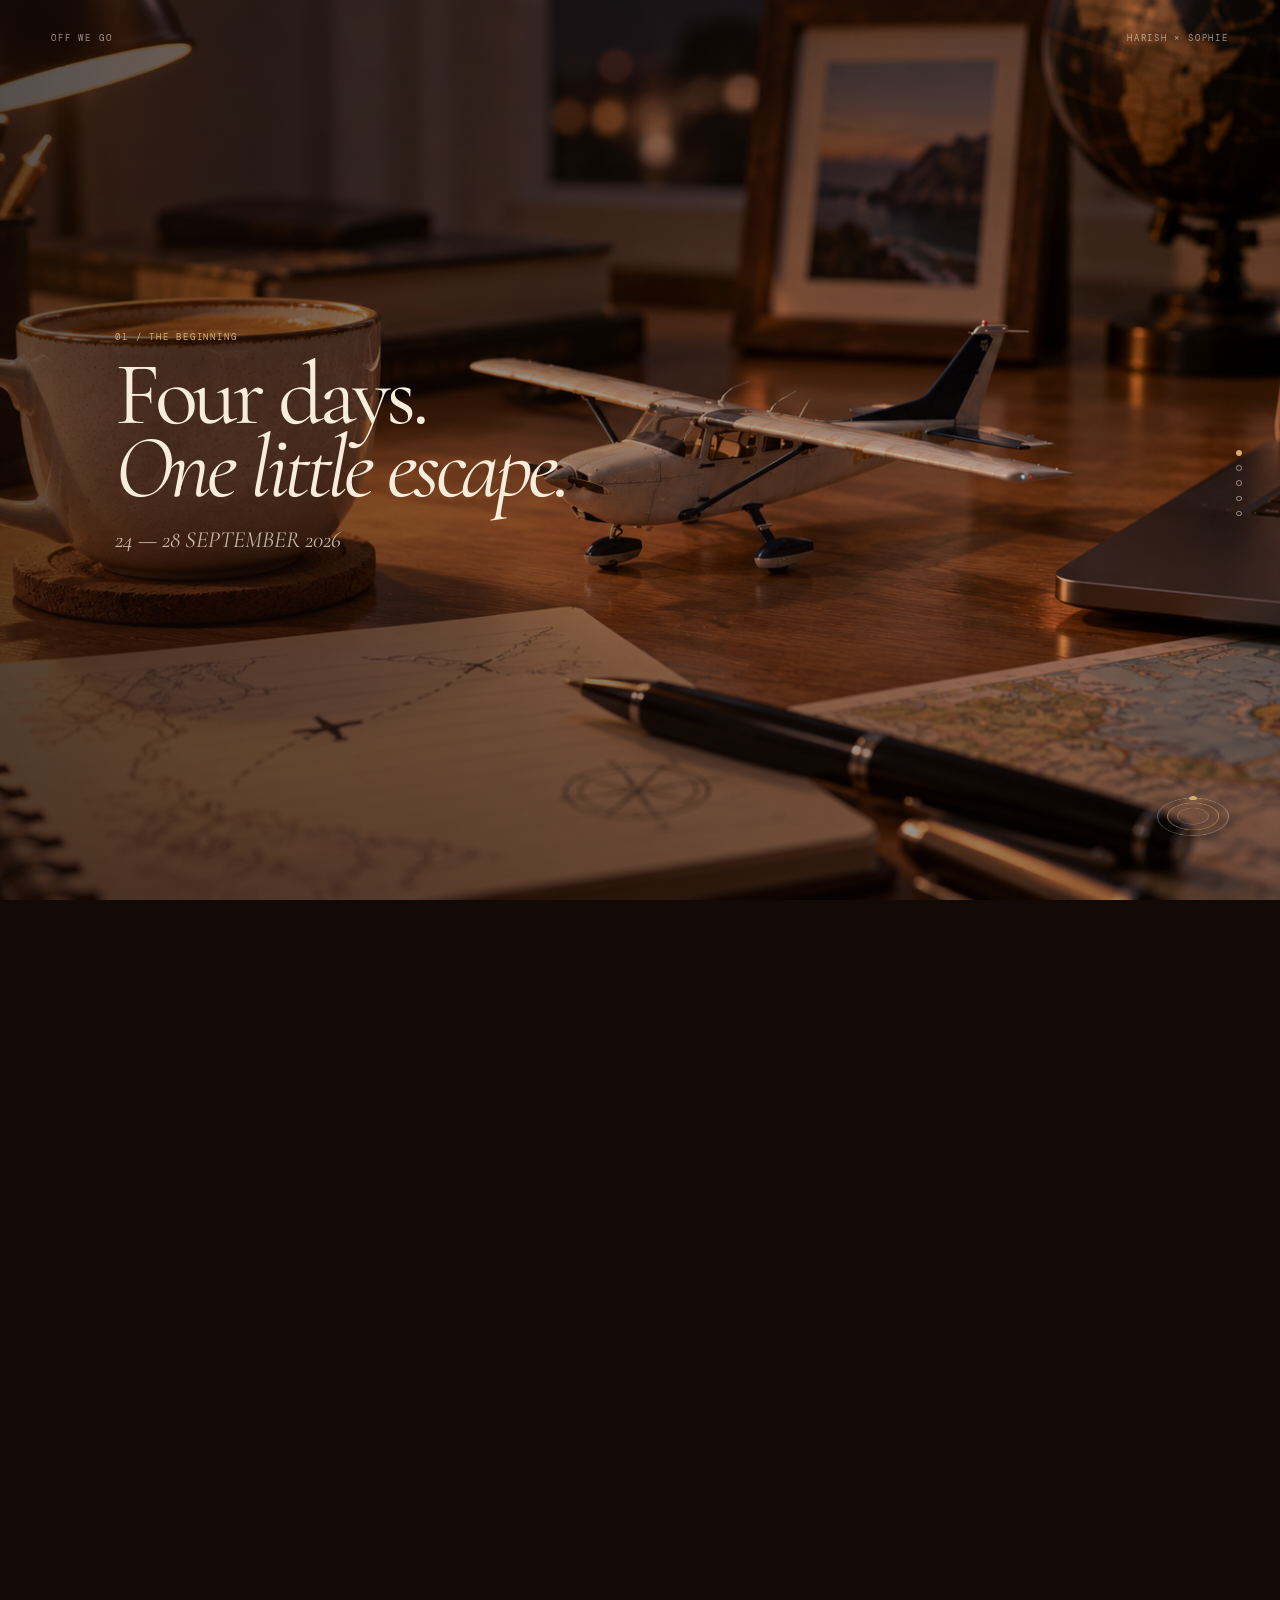
==== off-we-go/index.html @ 51b0b493 "Refresh cached styles for mobile unlock experience" ====
<!doctype html><html lang="en"><head><meta charset="utf-8"><meta name="viewport" content="width=device-width,initial-scale=1"><meta name="theme-color" content="#130906"><title>Off We Go</title><link rel="stylesheet" href="styles.css?v=unlock-journey-2"></head><body data-scene="0"><div class="world" aria-hidden="true"><div class="scene desk"></div><div class="scene flight"><img class="flight-photo" src="https://images.unsplash.com/photo-1436491865332-7a61a109cc05?auto=format&amp;fit=crop&amp;w=1600&amp;q=85" alt="" fetchpriority="high" decoding="async"></div><div class="scene bag"><img class="night-photo" src="Night%20walk.png" alt="" loading="eager" decoding="async"></div><div class="scene room"><img class="room-photo" src="../stays/stay-e1.jpg" alt="" decoding="async"></div><div class="scene lock"></div><div class="shade"></div></div><header><span>OFF WE GO</span><span>HARISH × SOPHIE</span></header><div class="travel-orbit" aria-hidden="true"><i></i><i></i><i></i><b></b></div><main>
<section class="chapter active"><div><small>01 / The beginning</small><h1>Four days.<br><em>One little escape.</em></h1><p>24 — 28 SEPTEMBER 2026</p></div></section>
<section class="chapter"><div><small>02 / Takeoff</small><h2>The plan<br><em>takes flight.</em></h2><p>A little closer to our escape.</p></div></section>
<section class="chapter"><div><small>04 / The important research</small><h2>Shopping bags.<br><em>Street food.</em></h2><p>Shopping bags in hand. The night is ours.</p></div></section>
<section class="chapter"><div><small>05 / The stay</small><h2>Then our little<br><em>hideaway appeared.</em></h2><p>Soft lights, warm water, nowhere else to be.</p></div></section>
<section class="chapter final"><div class="lock-content">
<div class="lock-stage"><div class="padlock" role="img" aria-label="Locked golden padlock"><div class="shackle"></div><div class="lock-body"><i class="face front"><span class="keyhole"></span></i><i class="face back"></i><i class="face left"></i><i class="face right"></i><i class="face top"></i><i class="face bottom"></i></div></div></div>
<small>06 / The last little thing</small><h2>Ready to<br><em>lock it in?</em></h2><p>The key is waiting. The destination stays secret.</p><button id="unlock">LOCK IT IN <b>→</b></button>
</div></section>
</main><dialog id="boarding-dialog" aria-label="Your boarding passes"><button id="close-pass" aria-label="Close boarding passes">CLOSE ×</button><img src="../picked/Boarding%20passes.png" alt="Boarding passes for Harish and Sophie, departing Singapore on 24 September 2026"></dialog><nav aria-hidden="true"><i></i><i></i><i></i><i></i><i></i></nav><script src="script.js?v=unlock-journey-2"></script></body></html>
---- off-we-go/styles.css ----
@import url('https://fonts.googleapis.com/css2?family=Cormorant+Garamond:ital,wght@0,400;0,500;1,400&family=DM+Mono:wght@400;500&display=swap');:root{--cream:#f8eddb;--gold:#d8ae70;--ink:#130906}*{box-sizing:border-box}html{background:var(--ink);scroll-snap-type:y mandatory}body{margin:0;background:var(--ink);color:var(--cream);font-family:"DM Mono",monospace}.world{position:fixed;inset:0;overflow:hidden;perspective:1200px;background:#170905}.scene{position:absolute;inset:-8%;opacity:0;background:center/cover no-repeat;transform:translateZ(-200px) rotateY(28deg) scale(1.25);transition:1s cubic-bezier(.2,.75,.2,1)}.desk{background-image:linear-gradient(90deg,#130906aa,#13090612),url("desktop%20desk%20scene.png");background-position:center;background-size:cover}.flight{background-image:linear-gradient(90deg,#130906bb,#13090620),url("https://images.unsplash.com/photo-1436491865332-7a61a109cc05?auto=format&fit=crop&w=2200&q=85")}.arrival{background-image:linear-gradient(90deg,#130906aa,#13090618),url("https://images.unsplash.com/photo-1563492065599-3520f775eeed?auto=format&fit=crop&w=2200&q=85")}.bag{background-image:linear-gradient(90deg,#1309069e,#13090620),url("https://images.unsplash.com/photo-1441986300917-64674bd600d8?auto=format&fit=crop&w=2200&q=85")}.store{background-image:linear-gradient(90deg,#1309069e,#13090620),url("https://images.unsplash.com/photo-1441986300917-64674bd600d8?auto=format&fit=crop&w=2200&q=85")}.street{background-image:linear-gradient(90deg,#130906a8,#13090620),url("https://images.unsplash.com/photo-1563492065599-3520f775eeed?auto=format&fit=crop&w=2200&q=85")}.room{background-image:linear-gradient(90deg,#130906a8,#13090612),url("../stays/stay-e1.jpg")}.lock{background-image:radial-gradient(circle at 70% 40%,#d8ae7044,transparent 12%),linear-gradient(90deg,#130906d9,#13090633),url("../stays/stay-e1.jpg");filter:brightness(.58)}body[data-scene="0"] .desk,body[data-scene="1"] .flight,body[data-scene="2"] .arrival,body[data-scene="3"] .bag,body[data-scene="4"] .room,body[data-scene="5"] .lock{opacity:1;transform:translateZ(0) rotateY(0) scale(1)}.shade{position:absolute;inset:0;background:radial-gradient(ellipse,transparent 28%,#090303aa 100%)}.plane{position:absolute;left:8%;top:58%;font-size:clamp(2rem,6vw,5rem);color:var(--gold);filter:drop-shadow(0 .7rem .5rem #0009);opacity:0;transition:1.5s ease}body[data-scene="0"] .plane{opacity:1;transform:translate(3rem,1rem) scale(.45) rotate(-12deg)}body[data-scene="1"] .plane{opacity:1;transform:translate(70vw,-42vh) scale(1.6) rotate(-22deg)}body[data-scene="2"] .plane{opacity:.65;transform:translate(82vw,16vh) scale(.45) rotate(16deg)}.bag-object{position:absolute;right:12%;top:54%;width:9rem;height:11rem;border:2px solid #f8eddb9c;border-radius:.45rem  .45rem 1rem 1rem;opacity:0;transform:translateZ(-500px) scale(.2);transition:1s ease}.bag-object:before{content:"";position:absolute;left:50%;top:-3rem;width:4.5rem;height:3rem;border:2px solid #f8eddb9c;border-bottom:0;border-radius:3rem 3rem 0 0;transform:translateX(-50%)}.bag-object i{display:block;position:absolute;inset:1rem;background:#d8ae7038}body[data-scene="3"] .bag-object{opacity:1;transform:translateZ(180px) scale(1.25)}header{position:fixed;z-index:4;top:2rem;left:4vw;right:4vw;display:flex;justify-content:space-between;font-size:.56rem;letter-spacing:.2em;color:#f8eddb99}.chapter{position:relative;z-index:2;min-height:100svh;display:grid;align-items:center;padding:clamp(2rem,9vw,10rem);scroll-snap-align:start;perspective:1200px}.chapter>div{max-width:41rem;opacity:0;transform:rotateY(-32deg) translate3d(5rem,1rem,-12rem);transition:.7s cubic-bezier(.2,.8,.2,1)}.chapter.active>div{opacity:1;transform:none}.chapter:nth-child(even)>div{margin-left:auto;text-align:right}.chapter small{color:var(--gold);letter-spacing:.2em;font-size:.56rem;text-transform:uppercase}.chapter h1,.chapter h2{margin:.8rem 0 0;font:400 clamp(3.6rem,7vw,7.5rem)/.82 "Cormorant Garamond",serif;letter-spacing:-.05em}.chapter h2{font-size:clamp(3.2rem,6vw,6.2rem)}em{font-weight:400}.chapter p{max-width:25rem;margin:1.3rem 0;color:#f8eddbbe;font:italic clamp(1.1rem,2vw,1.45rem)/1.3 "Cormorant Garamond",serif}.chapter:nth-child(even) p{margin-left:auto}nav{position:fixed;z-index:3;right:3vw;top:50%;display:grid;gap:.6rem}nav i{width:.35rem;height:.35rem;border:1px solid #f8eddb88;border-radius:50%}nav i.on{background:var(--gold);border-color:var(--gold)}button{margin-top:1.5rem;padding:1rem 1.4rem;border:1px solid #f8eddb9c;border-radius:99rem;background:#1c0c09aa;color:var(--cream);font:.6rem "DM Mono",monospace;letter-spacing:.14em;cursor:pointer}button:hover{background:var(--gold);color:#160705}.pass{margin-top:2rem}.pass img{display:block;width:min(960px,100%);height:auto;box-shadow:0 1.5rem 4rem #0009;border-radius:.25rem}.pass h2{font-size:clamp(2.8rem,5vw,5rem)}@media(max-width:720px){header{top:1.2rem}.chapter{padding:5rem 1.4rem 3rem;align-items:end}.chapter:nth-child(even)>div{text-align:left;margin-left:0}.chapter:nth-child(even) p{margin-left:0}.chapter h1{font-size:clamp(3.6rem,15vw,5.5rem)}.chapter h2{font-size:clamp(3rem,13vw,4.7rem)}.bag-object{right:8%;width:6rem;height:8rem}.plane{top:48%}}@media(prefers-reduced-motion:reduce){html{scroll-snap-type:none}.scene,.chapter>div,.plane,.bag-object{transition:none}}
/* Supplied dimensional desk scene: landscape for desktop, portrait for mobile. */
@media(max-width:720px){.desk{background-image:linear-gradient(180deg,#13090618 0%,#13090640 48%,#130906ae 100%),url("mobile%20desk%20scene.png");background-position:center 42%;background-size:cover}}

/* Camera-led scene handoffs: plane detail → sky → city → mall. */
.scene{transform-origin:72% 34%;will-change:transform,opacity,background-position}.flight{background-image:linear-gradient(90deg,#13090688,#13090608),url("https://images.unsplash.com/photo-1436491865332-7a61a109cc05?auto=format&fit=crop&w=2400&q=90");background-position:center 40%}.arrival{background-image:linear-gradient(90deg,#13090699,#13090616),url("https://images.unsplash.com/photo-1508009603885-50cf7c579365?auto=format&fit=crop&w=2400&q=90");background-position:center}.bag{background-image:linear-gradient(90deg,#1309069e,#13090618),url("https://images.unsplash.com/photo-1441986300917-64674bd600d8?auto=format&fit=crop&w=2400&q=90")}
/* Ch. 01 rests on the desk. Ch. 02 first pushes through the plane, then opens to sky. */
body[data-scene="0"] .desk{opacity:1;transform:translateZ(0) scale(1);background-position:center}body[data-scene="1"] .desk{opacity:.22;transform:translate3d(-6vw,3vh,-60px) scale(2.55);background-position:76% 30%}body[data-scene="1"] .flight{opacity:1;transform:translateZ(0) scale(1.06);background-position:center 40%}
/* Ch. 03 exits the sky into the city, before finding a building to enter. */
body[data-scene="2"] .flight{opacity:.18;transform:translate3d(0,-5vh,-90px) scale(1.65)}body[data-scene="2"] .arrival{opacity:1;transform:translateZ(0) scale(1);background-position:center}body[data-scene="3"] .arrival{opacity:.2;transform:translate3d(-8vw,1vh,-60px) scale(2.85);background-position:74% 43%}body[data-scene="3"] .bag{opacity:1;transform:translateZ(0) scale(1.03);background-position:center}
/* Shopping bag becomes the shared portal, then the store holds steady for reading. */
body[data-scene="3"] .bag-object{opacity:1;transform:translateZ(190px) scale(1.15)}body[data-scene="4"] .bag{opacity:.14;transform:translateZ(-70px) scale(1.35)}
@media(max-width:720px){body[data-scene="1"] .desk{transform:translate3d(-10vw,0,-60px) scale(2.25);background-position:70% 36%}body[data-scene="3"] .arrival{transform:translate3d(-12vw,0,-60px) scale(2.25);background-position:70% 42%}}

/* A shared orbit replaces the moving airplane mark: it advances chapter by chapter. */
.plane{display:none!important}.travel-orbit{position:fixed;z-index:5;right:clamp(1.2rem,4vw,4rem);bottom:clamp(1.2rem,4vw,3rem);width:4.5rem;height:4.5rem;pointer-events:none;transform:perspective(700px) rotateX(58deg) rotateZ(var(--orbit,0deg));transition:transform 1.05s cubic-bezier(.2,.8,.2,1)}.travel-orbit i{position:absolute;inset:0;border:1px solid rgba(248,237,219,.38);border-radius:50%;box-shadow:0 .4rem 1.2rem rgba(0,0,0,.28)}.travel-orbit i:nth-child(2){inset:.62rem;border-color:rgba(216,174,112,.66);transform:rotate(57deg)}.travel-orbit i:nth-child(3){inset:1.25rem;border-color:rgba(248,237,219,.22);transform:rotate(-32deg)}.travel-orbit b{position:absolute;top:-.17rem;left:50%;width:.48rem;height:.48rem;border-radius:50%;background:var(--gold);box-shadow:0 0 .8rem rgba(216,174,112,.9);transform:translateX(-50%)}body[data-scene="0"]{--orbit:0deg}body[data-scene="1"]{--orbit:60deg}body[data-scene="2"]{--orbit:120deg}body[data-scene="3"]{--orbit:180deg}body[data-scene="4"]{--orbit:240deg}body[data-scene="5"]{--orbit:300deg}@media(max-width:720px){.travel-orbit{right:.9rem;bottom:1.05rem;width:3.5rem;height:3.5rem}.travel-orbit i:nth-child(2){inset:.48rem}.travel-orbit i:nth-child(3){inset:.98rem}}@media(prefers-reduced-motion:reduce){.travel-orbit{transition:none}}

/* A single scroll clock controls the opening wing match and all scene fades. */
html{scroll-snap-type:none}
.world .scene{inset:0;transition:none!important;background-position:center!important;will-change:transform,opacity}
.world .flight{background-image:none!important;background-color:#93afc4}
.flight-photo{display:block;width:100%;height:100%;object-fit:cover;object-position:72% 50%}
.world .flight:after{content:"";position:absolute;inset:0;background:linear-gradient(90deg,rgba(13,21,30,.32),transparent 65%)}
.world .store,.world .street{display:none}
.chapter>div{transition:opacity .15s linear;backface-visibility:visible}
.chapter:nth-child(2)>div{margin-left:0;text-align:left}
.chapter:nth-child(2) p{margin-left:0}
.travel-orbit{transition:none}
.shade{background:linear-gradient(180deg,#09030322,transparent 45%,#09030344)}
@media(max-width:720px){.flight-photo{object-position:74% 50%}.chapter{padding-bottom:5rem}.world .desk{background-position:center!important}}
@media(prefers-reduced-motion:reduce){.chapter>div{transition:none}}

/* Supplied night walk replaces the store scene; the sky is the shared transition point. */
.world .bag{background-image:none!important;background-color:#111a2d}
.night-photo{display:block;width:100%;height:100%;object-fit:cover;object-position:center top}
.world .bag:after{content:"";position:absolute;inset:0;background:linear-gradient(180deg,#070c1815 30%,#09030388 100%)}
.bag-object{display:none!important}
.world .arrival{background-position:center top!important}
.chapter:nth-child(4)>div{text-shadow:0 2px 18px #000}

/* Five-scene journey: desk, takeoff, night walk, room, black lock screen. */
.world{background:#000}
.world .room{background:none!important}
.room-photo{display:block;width:100%;height:100%;object-fit:cover;object-position:center}
.world .room:after{content:"";position:absolute;inset:0;background:linear-gradient(90deg,#0006,transparent)}
.world .lock{background:#000!important;filter:none}
.chapter:nth-child(3)>div{margin-left:auto;text-align:right;text-shadow:0 2px 18px #000}
.chapter:nth-child(3) p{margin-left:auto}
.chapter:nth-child(4)>div{margin-left:0;text-align:left}
.chapter:nth-child(4) p{margin-left:0}
.final{align-items:center;text-align:center;overflow:hidden;min-height:100svh;padding:5rem 1.5rem}
.final .lock-content{width:100%;max-width:42rem;margin:auto;text-align:center;perspective:900px}
.final p{margin-left:auto;margin-right:auto}
.final h2{font-size:clamp(2.8rem,5.5vw,5rem);line-height:.95}
.lock-stage{height:190px;display:grid;place-items:center;margin:0 auto 1.5rem;perspective:900px}
.padlock{position:relative;width:122px;height:152px;transform-style:preserve-3d;transform:rotateX(-9deg) rotateY(-18deg);filter:drop-shadow(0 12px 24px #d8ae7025)}
.lock-body{position:absolute;bottom:0;left:0;width:122px;height:92px;transform-style:preserve-3d}
.face{position:absolute;display:block;background:#ad7534;backface-visibility:hidden}
.face.front,.face.back{width:122px;height:92px;border-radius:13px}
.face.front{transform:translateZ(15px);background:linear-gradient(125deg,#f9e5b0,#c49045 48%,#f5d993 75%,#a16e30);box-shadow:inset 0 0 0 2px #f4d995,inset 0 6px 10px #fff5}
.face.back{transform:rotateY(180deg) translateZ(15px)}
.face.left,.face.right{width:30px;height:80px;top:6px;background:linear-gradient(#d4a75a,#855323)}
.face.left{left:46px;transform:rotateY(-90deg) translateZ(61px)}
.face.right{left:46px;transform:rotateY(90deg) translateZ(61px)}
.face.top,.face.bottom{width:100px;height:30px;left:11px;top:31px;background:#d9b877}
.face.top{transform:rotateX(90deg) translateZ(46px)}
.face.bottom{transform:rotateX(-90deg) translateZ(46px);background:#70431e}
.keyhole{position:absolute;top:30px;left:52px;width:18px;height:18px;border-radius:50%;background:#211407;box-shadow:0 1px 1px #ffefbc}
.keyhole:after{content:"";position:absolute;top:12px;left:4px;width:10px;height:17px;background:#211407;clip-path:polygon(25% 0,75% 0,100% 100%,0 100%)}
.shackle{position:absolute;top:2px;left:23px;width:76px;height:90px;border:13px solid #dfc89a;border-bottom:0;border-radius:42px 42px 0 0;transform:translateZ(0);box-shadow:inset 3px 0 3px #684929,3px -2px 1px #ffefd0;transform-origin:80% 100%;transition:transform .55s cubic-bezier(.2,.7,.2,1)}
.unlocking .shackle{transform:translateY(-28px) rotateY(-45deg) rotateZ(-12deg)}
.unlocking .padlock{animation:enter-lock 1.45s cubic-bezier(.5,0,.2,1) forwards}
.unlocking .lock-content>small,.unlocking .lock-content>h2,.unlocking .lock-content>p,.unlocking #unlock{opacity:0;transition:opacity .3s}
@keyframes enter-lock{0%,38%{transform:rotateX(-9deg) rotateY(-18deg) scale(1);opacity:1}80%{opacity:1}100%{transform:rotateX(0) rotateY(0) scale(17);opacity:0}}
body.revealing{overflow:hidden}
body.revealing .travel-orbit,body.revealing header,body.revealing nav{visibility:hidden}
#boarding-dialog{position:fixed;inset:0;margin:0;border:0;padding:4.5rem 1rem 1.5rem;width:100vw;max-width:none;height:100dvh;max-height:none;background:#000;color:var(--cream);overflow:auto}
#boarding-dialog[open]{display:grid;place-items:center;animation:pass-enter .45s ease-out}
#boarding-dialog::backdrop{background:#000}
#boarding-dialog img{display:block;max-width:100%;max-height:calc(100dvh - 6rem);width:auto;height:auto;object-fit:contain}
#close-pass{position:absolute;top:max(1rem,env(safe-area-inset-top));right:max(1rem,env(safe-area-inset-right));margin:0;min-height:44px;z-index:1;background:#17120e}
button:focus-visible{outline:2px solid var(--gold);outline-offset:5px}
@keyframes pass-enter{from{opacity:0}to{opacity:1}}
@media(max-width:720px){.chapter:nth-child(3)>div{text-align:left;margin-left:0}.chapter:nth-child(3) p{margin-left:0}.lock-stage{height:165px;margin-bottom:1rem}.padlock{scale:.85}.final{padding-top:4.5rem;padding-bottom:4rem}.final p{font-size:1.15rem}}
@media(prefers-reduced-motion:reduce){.shackle{transition:none}.unlocking .padlock,#boarding-dialog[open]{animation:none}}

/* Keep camera transforms inside the stage and chapter text stable in both directions. */
html,body{overflow-x:clip}
.chapter>div{transform:none!important}
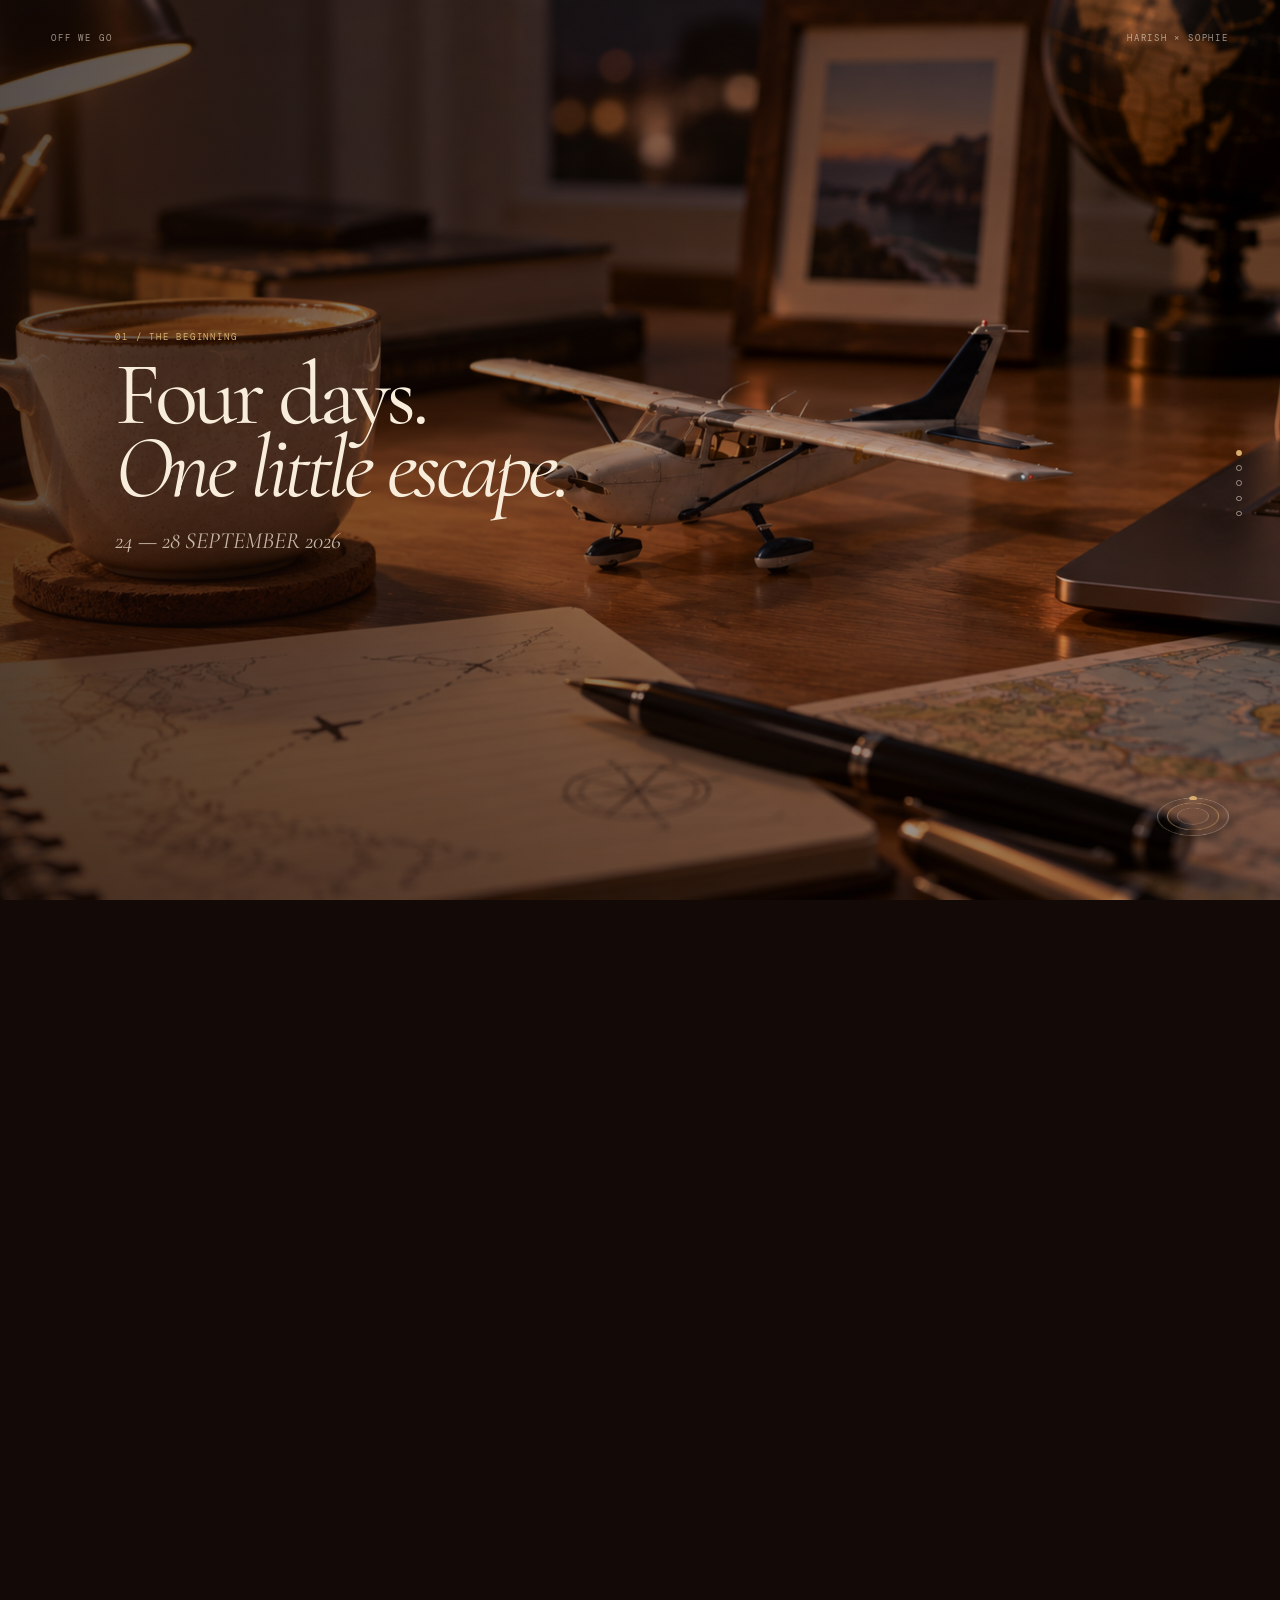
==== commit 917c2ef6: "Synchronize captions and camera, soften zooms and damp scroll motion" ====
--- a/off-we-go/index.html
+++ b/off-we-go/index.html
@@ -1,4 +1,4 @@
-<!doctype html><html lang="en"><head><meta charset="utf-8"><meta name="viewport" content="width=device-width,initial-scale=1"><meta name="theme-color" content="#130906"><title>Off We Go</title><link rel="stylesheet" href="styles.css?v=unlock-journey-2"></head><body data-scene="0"><div class="world" aria-hidden="true"><div class="scene desk"></div><div class="scene flight"><img class="flight-photo" src="https://images.unsplash.com/photo-1436491865332-7a61a109cc05?auto=format&amp;fit=crop&amp;w=1600&amp;q=85" alt="" fetchpriority="high" decoding="async"></div><div class="scene bag"><img class="night-photo" src="Night%20walk.png" alt="" loading="eager" decoding="async"></div><div class="scene room"><img class="room-photo" src="../stays/stay-e1.jpg" alt="" decoding="async"></div><div class="scene lock"></div><div class="shade"></div></div><header><span>OFF WE GO</span><span>HARISH × SOPHIE</span></header><div class="travel-orbit" aria-hidden="true"><i></i><i></i><i></i><b></b></div><main>
+<!doctype html><html lang="en"><head><meta charset="utf-8"><meta name="viewport" content="width=device-width,initial-scale=1"><meta name="theme-color" content="#130906"><title>Off We Go</title><link rel="stylesheet" href="styles.css?v=smooth-journey-3"></head><body data-scene="0"><div class="world" aria-hidden="true"><div class="scene desk"></div><div class="scene flight"><img class="flight-photo" src="https://images.unsplash.com/photo-1436491865332-7a61a109cc05?auto=format&amp;fit=crop&amp;w=1600&amp;q=85" alt="" fetchpriority="high" decoding="async"></div><div class="scene bag"><img class="night-photo" src="Night%20walk.png" alt="" loading="eager" decoding="async"></div><div class="scene room"><img class="room-photo" src="../stays/stay-e1.jpg" alt="" decoding="async"></div><div class="scene lock"></div><div class="shade"></div></div><header><span>OFF WE GO</span><span>HARISH × SOPHIE</span></header><div class="travel-orbit" aria-hidden="true"><i></i><i></i><i></i><b></b></div><main>
 <section class="chapter active"><div><small>01 / The beginning</small><h1>Four days.<br><em>One little escape.</em></h1><p>24 — 28 SEPTEMBER 2026</p></div></section>
 <section class="chapter"><div><small>02 / Takeoff</small><h2>The plan<br><em>takes flight.</em></h2><p>A little closer to our escape.</p></div></section>
 <section class="chapter"><div><small>04 / The important research</small><h2>Shopping bags.<br><em>Street food.</em></h2><p>Shopping bags in hand. The night is ours.</p></div></section>
@@ -7,4 +7,4 @@
 <div class="lock-stage"><div class="padlock" role="img" aria-label="Locked golden padlock"><div class="shackle"></div><div class="lock-body"><i class="face front"><span class="keyhole"></span></i><i class="face back"></i><i class="face left"></i><i class="face right"></i><i class="face top"></i><i class="face bottom"></i></div></div></div>
 <small>06 / The last little thing</small><h2>Ready to<br><em>lock it in?</em></h2><p>The key is waiting. The destination stays secret.</p><button id="unlock">LOCK IT IN <b>→</b></button>
 </div></section>
-</main><dialog id="boarding-dialog" aria-label="Your boarding passes"><button id="close-pass" aria-label="Close boarding passes">CLOSE ×</button><img src="../picked/Boarding%20passes.png" alt="Boarding passes for Harish and Sophie, departing Singapore on 24 September 2026"></dialog><nav aria-hidden="true"><i></i><i></i><i></i><i></i><i></i></nav><script src="script.js?v=unlock-journey-2"></script></body></html>+</main><dialog id="boarding-dialog" aria-label="Your boarding passes"><button id="close-pass" aria-label="Close boarding passes">CLOSE ×</button><img src="../picked/Boarding%20passes.png" alt="Boarding passes for Harish and Sophie, departing Singapore on 24 September 2026"></dialog><nav aria-hidden="true"><i></i><i></i><i></i><i></i><i></i></nav><script src="script.js?v=smooth-journey-3"></script></body></html>
--- a/off-we-go/styles.css
+++ b/off-we-go/styles.css
@@ -84,6 +84,11 @@
 @media(max-width:720px){.chapter:nth-child(3)>div{text-align:left;margin-left:0}.chapter:nth-child(3) p{margin-left:0}.lock-stage{height:165px;margin-bottom:1rem}.padlock{scale:.85}.final{padding-top:4.5rem;padding-bottom:4rem}.final p{font-size:1.15rem}}
 @media(prefers-reduced-motion:reduce){.shackle{transition:none}.unlocking .padlock,#boarding-dialog[open]{animation:none}}
 
-/* Keep camera transforms inside the stage and chapter text stable in both directions. */
+/* One viewport-aligned caption layer, synchronized with the camera instead of drifting past it. */
 html,body{overflow-x:clip}
-.chapter>div{transform:none!important}
+.chapter{perspective:none}
+.chapter>div{position:fixed;top:50%;left:9vw;right:9vw;width:auto;max-width:41rem;max-height:calc(100svh - 9rem);transform:translateY(-50%)!important;transition:none!important}
+.chapter:nth-child(3)>div{left:auto;max-width:41rem}
+.final .lock-content{left:1.5rem;right:1.5rem;width:auto;margin:auto;max-width:42rem;max-height:calc(100svh - 7rem);overflow:visible}
+@media(max-width:720px){.chapter>div{top:auto;bottom:5.5rem;left:1.5rem;right:2rem;transform:none!important;max-height:calc(100svh - 9rem)}.chapter:nth-child(3)>div{left:1.5rem}.final .lock-content{top:50%;bottom:auto;transform:translateY(-50%)!important}.lock-stage{height:145px}.final p{margin-top:1rem;margin-bottom:.5rem}}
+@media(max-height:650px){.final .lock-content{max-height:calc(100svh - 6rem)}.lock-stage{height:105px;margin-bottom:.5rem}.padlock{scale:.65}.final h2{font-size:2.6rem}.final p{font-size:1rem;margin:.7rem auto}.final button{margin-top:.5rem}}
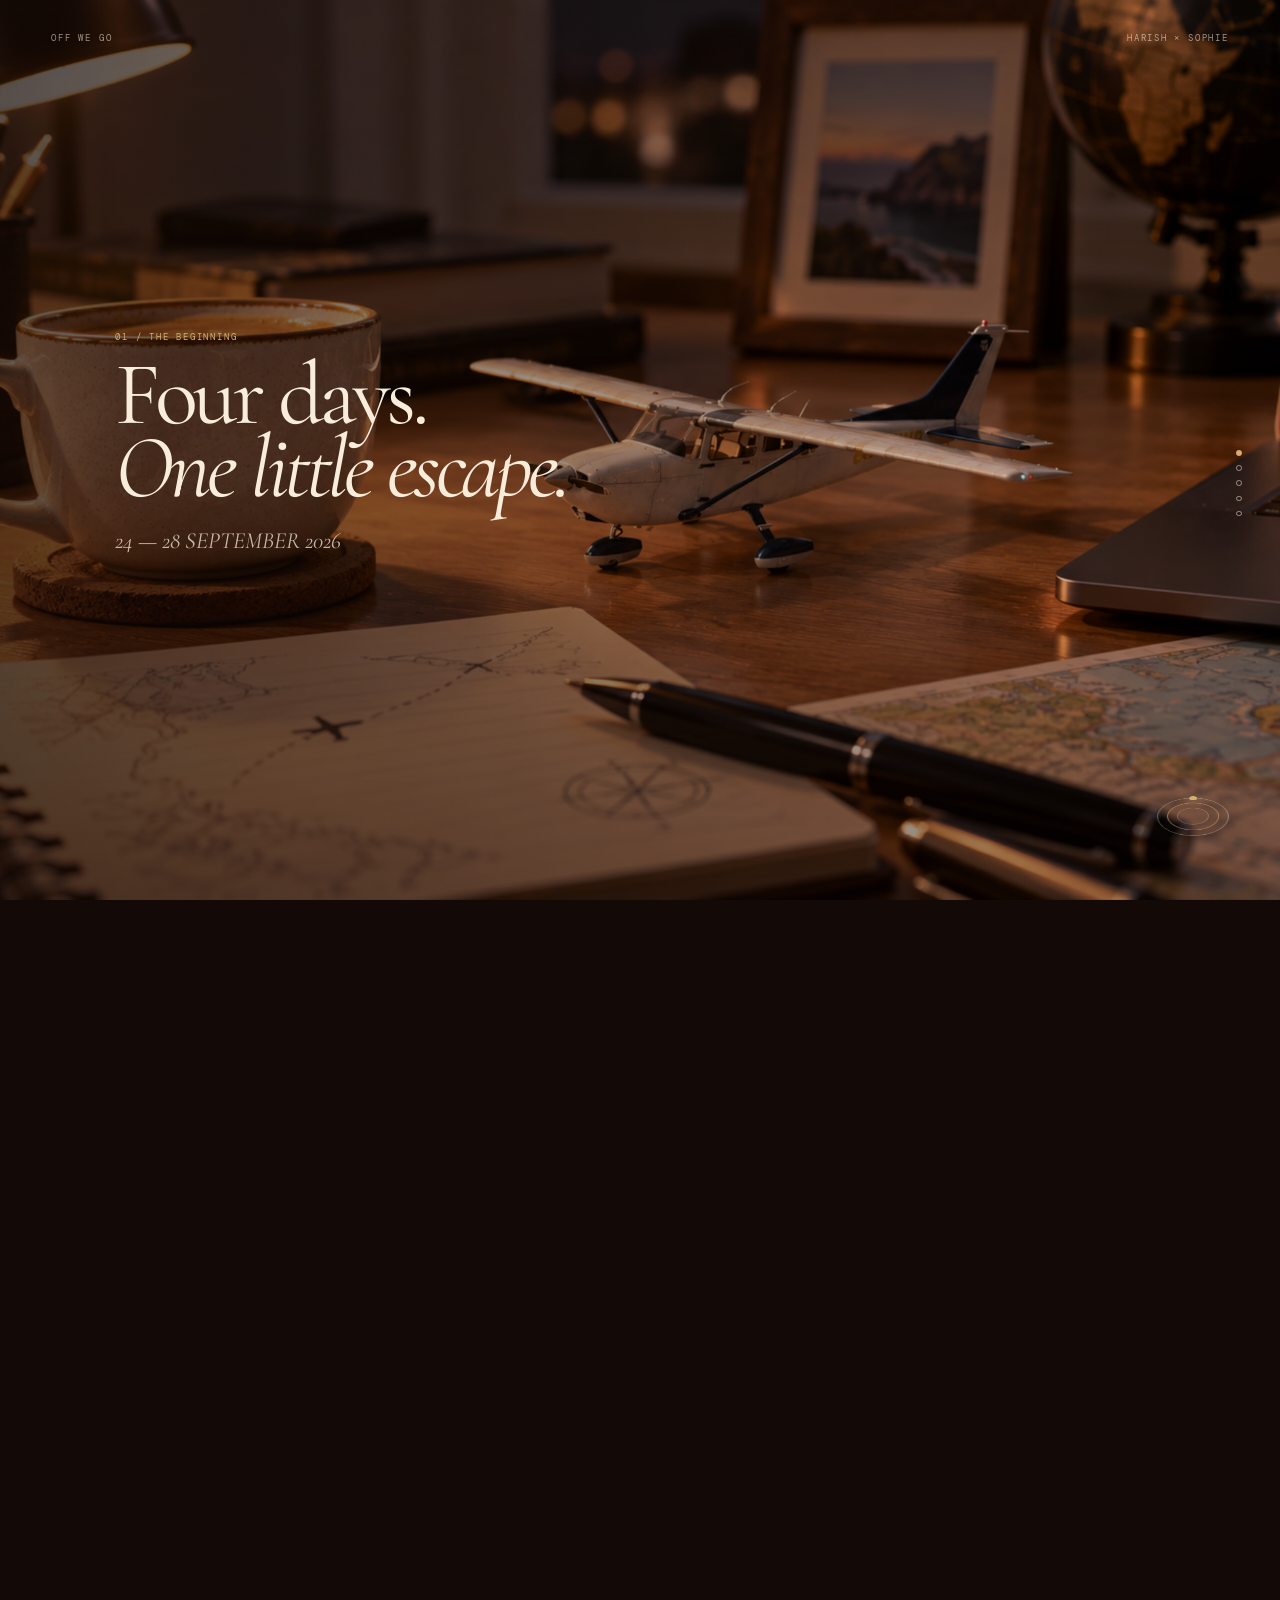
==== commit d33cb4e7: "Use supplied desktop and mobile boarding-pass images responsively" ====
--- a/off-we-go/index.html
+++ b/off-we-go/index.html
@@ -7,4 +7,4 @@
 <div class="lock-stage"><div class="padlock" role="img" aria-label="Locked golden padlock"><div class="shackle"></div><div class="lock-body"><i class="face front"><span class="keyhole"></span></i><i class="face back"></i><i class="face left"></i><i class="face right"></i><i class="face top"></i><i class="face bottom"></i></div></div></div>
 <small>06 / The last little thing</small><h2>Ready to<br><em>lock it in?</em></h2><p>The key is waiting. The destination stays secret.</p><button id="unlock">LOCK IT IN <b>→</b></button>
 </div></section>
-</main><dialog id="boarding-dialog" aria-label="Your boarding passes"><button id="close-pass" aria-label="Close boarding passes">CLOSE ×</button><img src="../picked/Boarding%20passes.png" alt="Boarding passes for Harish and Sophie, departing Singapore on 24 September 2026"></dialog><nav aria-hidden="true"><i></i><i></i><i></i><i></i><i></i></nav><script src="script.js?v=smooth-journey-3"></script></body></html>+</main><dialog id="boarding-dialog" aria-label="Your boarding passes"><button id="close-pass" aria-label="Close boarding passes">CLOSE ×</button><picture style="display:contents"><source media="(max-width: 720px)" srcset="Boarding%20pass.png"><img src="Boarding%20pass%20desktop.png" alt="Boarding passes for Harish and Sophie, departing Singapore on 24 September 2026" decoding="async"></picture></dialog><nav aria-hidden="true"><i></i><i></i><i></i><i></i><i></i></nav><script src="script.js?v=smooth-journey-3"></script></body></html>
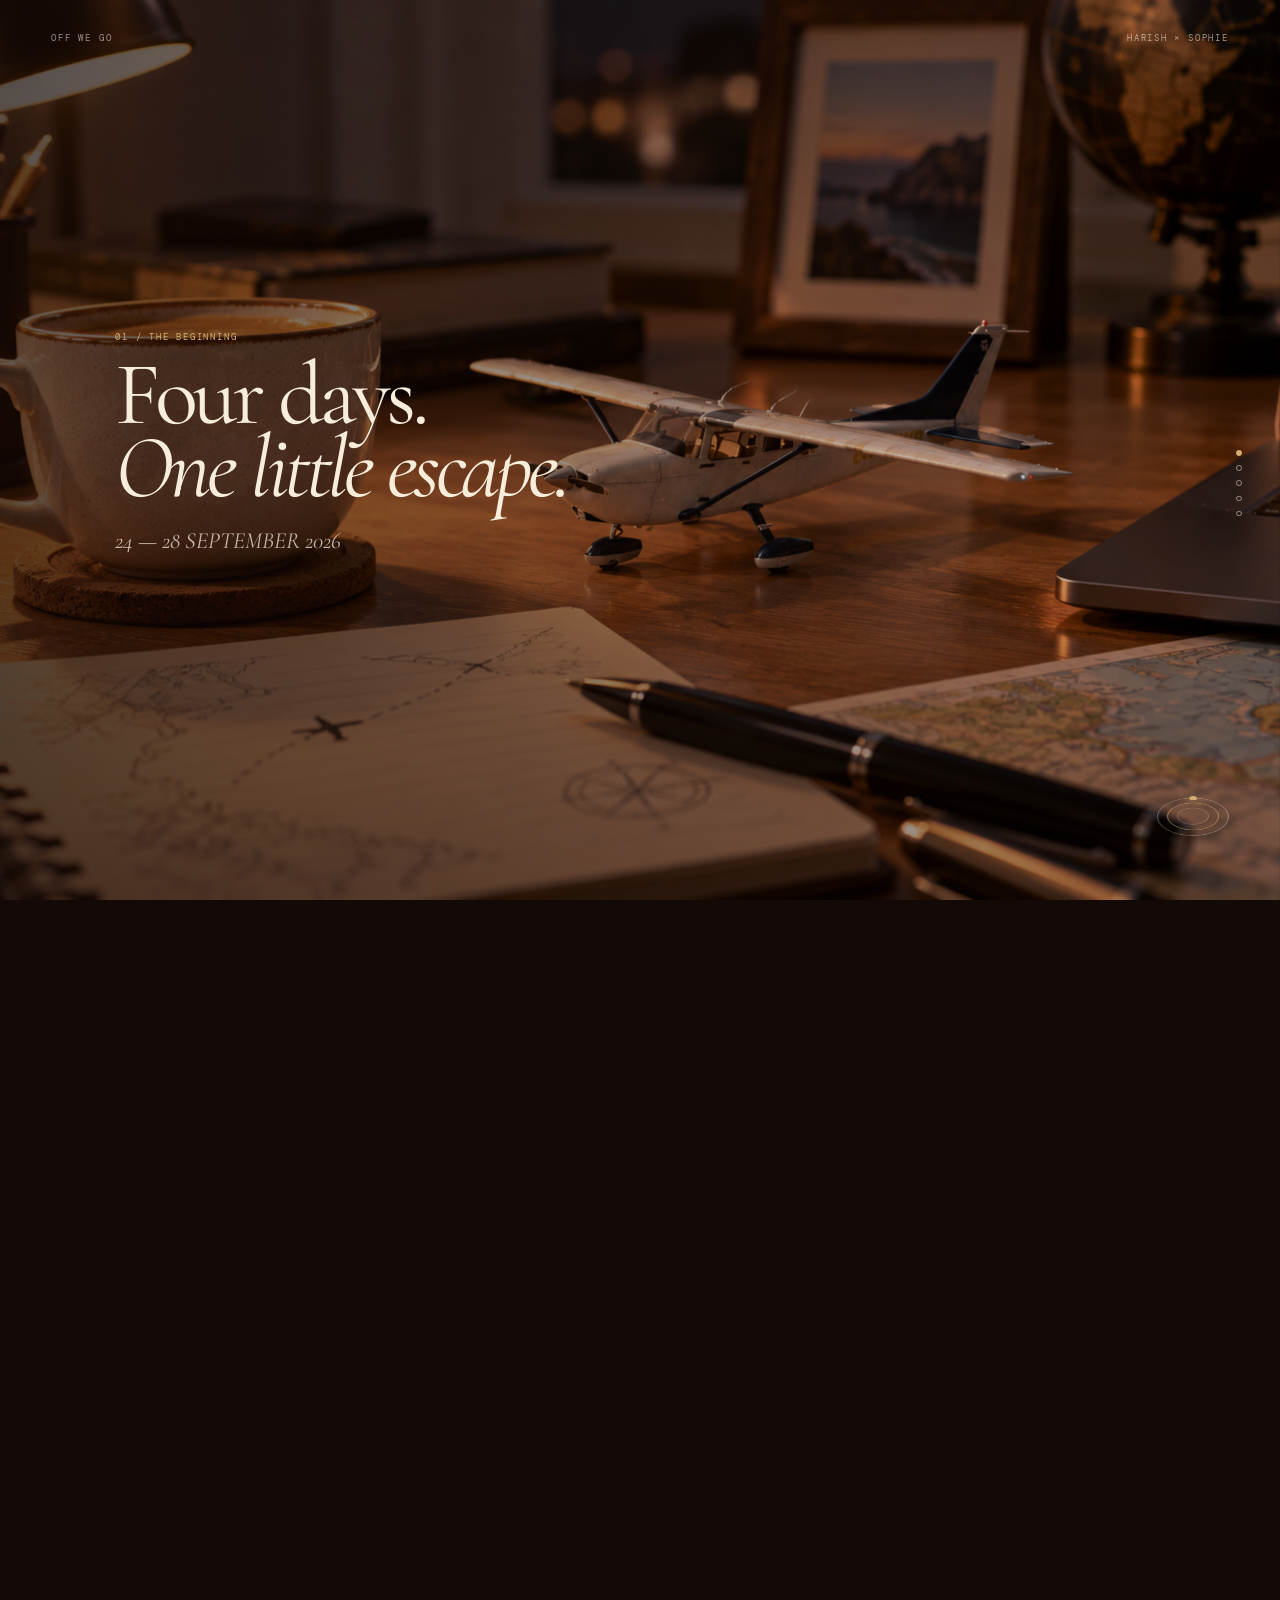
==== commit 307800e7: "Add birthday and 21:45 Singapore departure countdowns to boarding reveal" ====
--- a/off-we-go/index.html
+++ b/off-we-go/index.html
@@ -1,4 +1,4 @@
-<!doctype html><html lang="en"><head><meta charset="utf-8"><meta name="viewport" content="width=device-width,initial-scale=1"><meta name="theme-color" content="#130906"><title>Off We Go</title><link rel="stylesheet" href="styles.css?v=smooth-journey-3"></head><body data-scene="0"><div class="world" aria-hidden="true"><div class="scene desk"></div><div class="scene flight"><img class="flight-photo" src="https://images.unsplash.com/photo-1436491865332-7a61a109cc05?auto=format&amp;fit=crop&amp;w=1600&amp;q=85" alt="" fetchpriority="high" decoding="async"></div><div class="scene bag"><img class="night-photo" src="Night%20walk.png" alt="" loading="eager" decoding="async"></div><div class="scene room"><img class="room-photo" src="../stays/stay-e1.jpg" alt="" decoding="async"></div><div class="scene lock"></div><div class="shade"></div></div><header><span>OFF WE GO</span><span>HARISH × SOPHIE</span></header><div class="travel-orbit" aria-hidden="true"><i></i><i></i><i></i><b></b></div><main>
+<!doctype html><html lang="en"><head><meta charset="utf-8"><meta name="viewport" content="width=device-width,initial-scale=1"><meta name="theme-color" content="#130906"><title>Off We Go</title><link rel="stylesheet" href="styles.css?v=two-countdowns-1"></head><body data-scene="0"><div class="world" aria-hidden="true"><div class="scene desk"></div><div class="scene flight"><img class="flight-photo" src="https://images.unsplash.com/photo-1436491865332-7a61a109cc05?auto=format&amp;fit=crop&amp;w=1600&amp;q=85" alt="" fetchpriority="high" decoding="async"></div><div class="scene bag"><img class="night-photo" src="Night%20walk.png" alt="" loading="eager" decoding="async"></div><div class="scene room"><img class="room-photo" src="../stays/stay-e1.jpg" alt="" decoding="async"></div><div class="scene lock"></div><div class="shade"></div></div><header><span>OFF WE GO</span><span>HARISH × SOPHIE</span></header><div class="travel-orbit" aria-hidden="true"><i></i><i></i><i></i><b></b></div><main>
 <section class="chapter active"><div><small>01 / The beginning</small><h1>Four days.<br><em>One little escape.</em></h1><p>24 — 28 SEPTEMBER 2026</p></div></section>
 <section class="chapter"><div><small>02 / Takeoff</small><h2>The plan<br><em>takes flight.</em></h2><p>A little closer to our escape.</p></div></section>
 <section class="chapter"><div><small>04 / The important research</small><h2>Shopping bags.<br><em>Street food.</em></h2><p>Shopping bags in hand. The night is ours.</p></div></section>
@@ -7,4 +7,4 @@
 <div class="lock-stage"><div class="padlock" role="img" aria-label="Locked golden padlock"><div class="shackle"></div><div class="lock-body"><i class="face front"><span class="keyhole"></span></i><i class="face back"></i><i class="face left"></i><i class="face right"></i><i class="face top"></i><i class="face bottom"></i></div></div></div>
 <small>06 / The last little thing</small><h2>Ready to<br><em>lock it in?</em></h2><p>The key is waiting. The destination stays secret.</p><button id="unlock">LOCK IT IN <b>→</b></button>
 </div></section>
-</main><dialog id="boarding-dialog" aria-label="Your boarding passes"><button id="close-pass" aria-label="Close boarding passes">CLOSE ×</button><picture style="display:contents"><source media="(max-width: 720px)" srcset="Boarding%20pass.png"><img src="Boarding%20pass%20desktop.png" alt="Boarding passes for Harish and Sophie, departing Singapore on 24 September 2026" decoding="async"></picture></dialog><nav aria-hidden="true"><i></i><i></i><i></i><i></i><i></i></nav><script src="script.js?v=smooth-journey-3"></script></body></html>+</main><dialog id="boarding-dialog" aria-label="Your boarding passes"><button id="close-pass" aria-label="Close boarding passes">CLOSE ×</button><picture style="display:contents"><source media="(max-width: 720px)" srcset="Boarding%20pass.png"><img src="Boarding%20pass%20desktop.png" alt="Boarding passes for Harish and Sophie, departing Singapore on 24 September 2026" decoding="async"></picture><div class="boarding-countdowns" aria-label="Two dates worth counting down to"><section class="countdown-card" data-target="2026-09-24T21:45:00+08:00" data-finished="Our escape starts now. ✈️😘" aria-labelledby="trip-title"><h2 id="trip-title">Until we misbehave ✈️</h2><time datetime="2026-09-24T21:45:00+08:00">24 Sep 2026 · 9:45 PM SGT</time><div class="countdown-digits" role="timer" aria-live="off" aria-label="Until we misbehave ✈️"><span><b data-unit="days">00</b><small>Days</small></span><span><b data-unit="hours">00</b><small>Hours</small></span><span><b data-unit="minutes">00</b><small>Minutes</small></span><span><b data-unit="seconds">00</b><small>Seconds</small></span></div><p class="countdown-finished" hidden></p></section><section class="countdown-card" data-target="2026-09-25T00:00:00+08:00" data-finished="Happy birthday, gorgeous! 🎂😘" aria-labelledby="birthday-title"><h2 id="birthday-title">Until your birthday, gorgeous 🎂😘</h2><time datetime="2026-09-25T00:00:00+08:00">25 Sep 2026 · Midnight SGT</time><div class="countdown-digits" role="timer" aria-live="off" aria-label="Until your birthday, gorgeous 🎂😘"><span><b data-unit="days">00</b><small>Days</small></span><span><b data-unit="hours">00</b><small>Hours</small></span><span><b data-unit="minutes">00</b><small>Minutes</small></span><span><b data-unit="seconds">00</b><small>Seconds</small></span></div><p class="countdown-finished" hidden></p></section></div></dialog><nav aria-hidden="true"><i></i><i></i><i></i><i></i><i></i></nav><script src="script.js?v=two-countdowns-1"></script></body></html>
--- a/off-we-go/styles.css
+++ b/off-we-go/styles.css
@@ -92,3 +92,17 @@
 .final .lock-content{left:1.5rem;right:1.5rem;width:auto;margin:auto;max-width:42rem;max-height:calc(100svh - 7rem);overflow:visible}
 @media(max-width:720px){.chapter>div{top:auto;bottom:5.5rem;left:1.5rem;right:2rem;transform:none!important;max-height:calc(100svh - 9rem)}.chapter:nth-child(3)>div{left:1.5rem}.final .lock-content{top:50%;bottom:auto;transform:translateY(-50%)!important}.lock-stage{height:145px}.final p{margin-top:1rem;margin-bottom:.5rem}}
 @media(max-height:650px){.final .lock-content{max-height:calc(100svh - 6rem)}.lock-stage{height:105px;margin-bottom:.5rem}.padlock{scale:.65}.final h2{font-size:2.6rem}.final p{font-size:1rem;margin:.7rem auto}.final button{margin-top:.5rem}}
+
+/* Boarding reveal: complete artwork followed by two Singapore-time countdowns. */
+#boarding-dialog[open]{display:flex;flex-direction:column;align-items:center;justify-content:flex-start;gap:1.5rem}
+#boarding-dialog img{flex:none;max-height:60dvh;max-width:min(100%,1100px)}
+.boarding-countdowns{width:min(100%,860px);display:grid;grid-template-columns:repeat(2,minmax(0,1fr));gap:1rem;padding-bottom:env(safe-area-inset-bottom)}
+.countdown-card{text-align:center;border:1px solid #d8ae7066;border-radius:16px;padding:1.1rem;background:linear-gradient(135deg,#241910,#0d0b09)}
+.countdown-card h2{font:italic 400 clamp(1.3rem,2.3vw,1.8rem)/1.15 "Cormorant Garamond",serif;margin:0 0 .6rem;color:var(--cream)}
+.countdown-card time{font-size:.62rem;color:#d8ae70;line-height:1.6}
+.countdown-digits{display:grid;grid-template-columns:repeat(4,minmax(0,1fr));gap:.4rem;margin-top:1rem}
+.countdown-digits span{display:grid;gap:.35rem}
+.countdown-digits b{font:400 clamp(1.45rem,3vw,2rem)/1.1 "DM Mono",monospace;font-variant-numeric:tabular-nums;letter-spacing:.02em}
+.countdown-digits small{font-size:.55rem;letter-spacing:.08em;text-transform:uppercase;color:#cbbb9f}
+.countdown-finished{font:italic 1.25rem "Cormorant Garamond",serif;color:var(--gold);margin:.8rem 0 0}
+@media(max-width:720px){.boarding-countdowns{grid-template-columns:1fr;gap:.8rem}.countdown-card{padding:1rem}.countdown-card h2{font-size:1.55rem}#boarding-dialog img{max-height:65dvh}#boarding-dialog[open]{gap:1rem}}
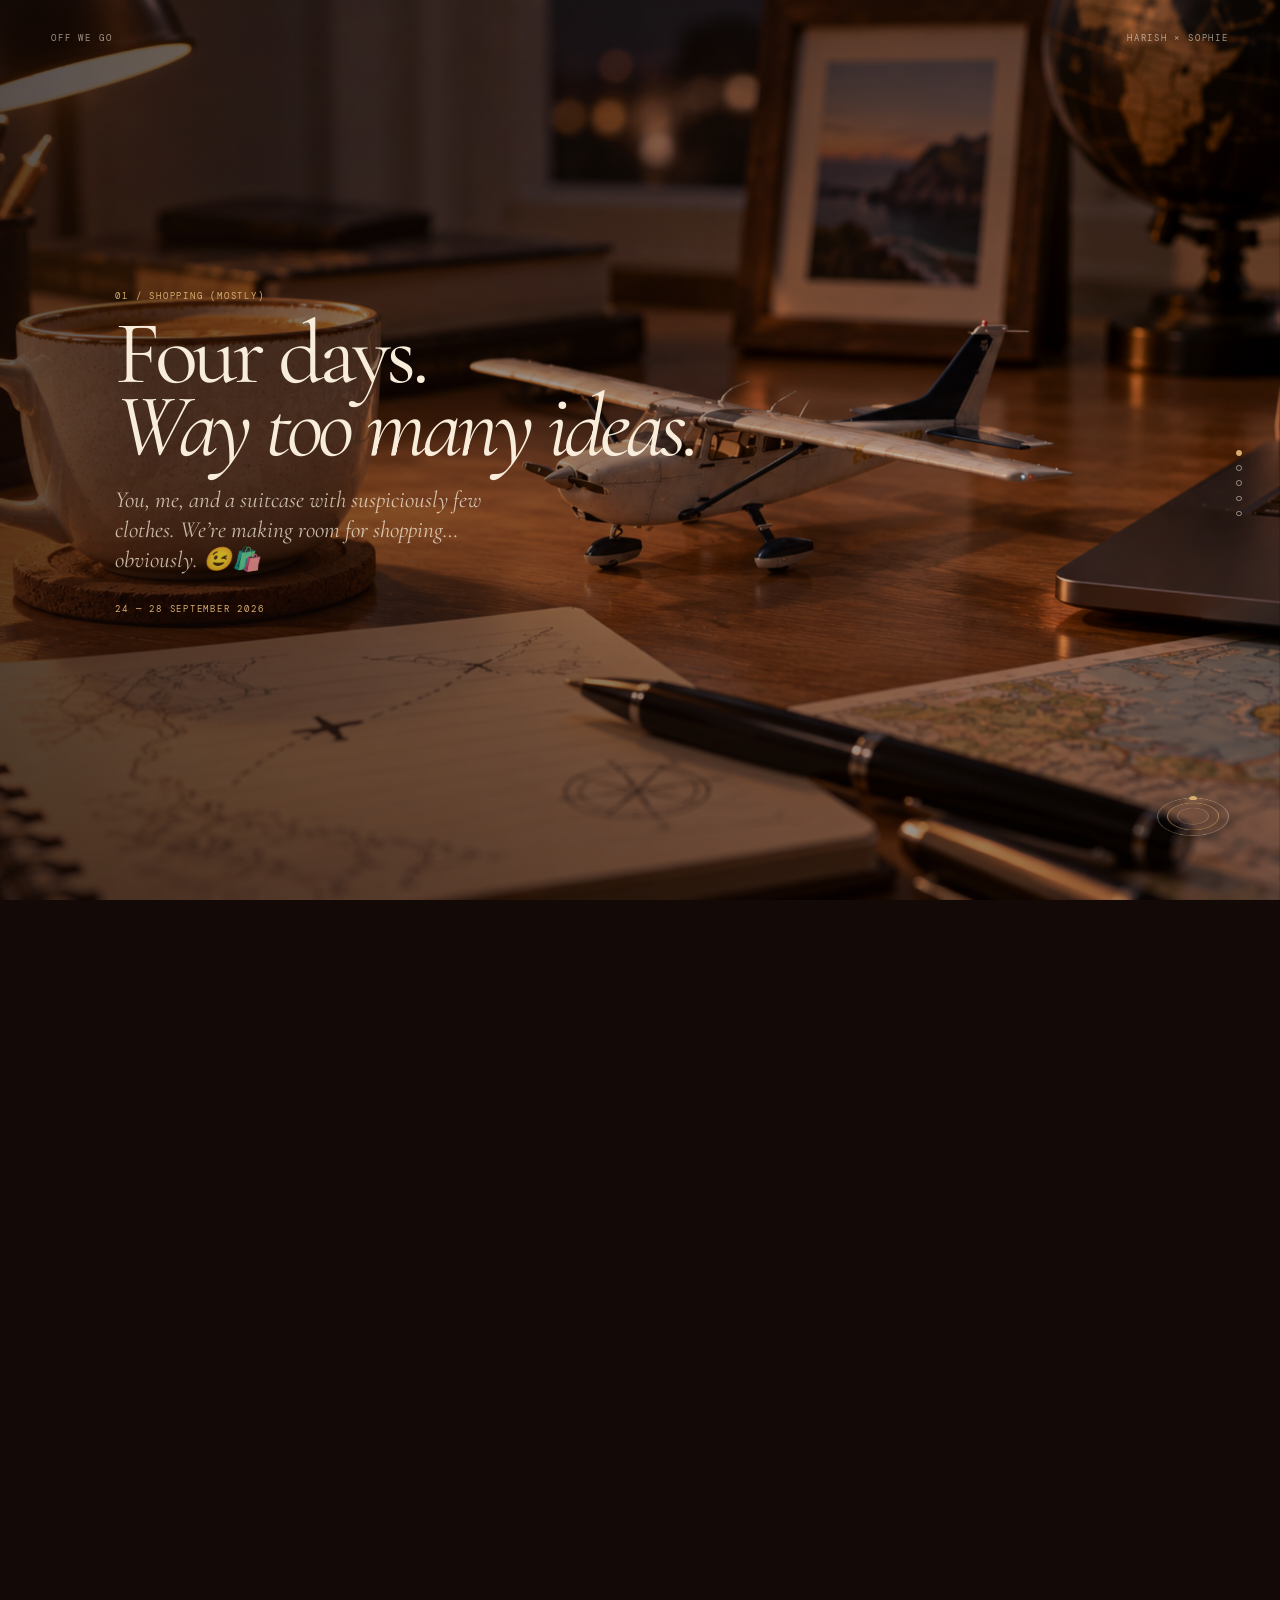
==== commit df6a6b34: "Apply approved playful romantic chapter copy and revised headings" ====
--- a/off-we-go/index.html
+++ b/off-we-go/index.html
@@ -1,10 +1,10 @@
 <!doctype html><html lang="en"><head><meta charset="utf-8"><meta name="viewport" content="width=device-width,initial-scale=1"><meta name="theme-color" content="#130906"><title>Off We Go</title><link rel="stylesheet" href="styles.css?v=two-countdowns-1"></head><body data-scene="0"><div class="world" aria-hidden="true"><div class="scene desk"></div><div class="scene flight"><img class="flight-photo" src="https://images.unsplash.com/photo-1436491865332-7a61a109cc05?auto=format&amp;fit=crop&amp;w=1600&amp;q=85" alt="" fetchpriority="high" decoding="async"></div><div class="scene bag"><img class="night-photo" src="Night%20walk.png" alt="" loading="eager" decoding="async"></div><div class="scene room"><img class="room-photo" src="../stays/stay-e1.jpg" alt="" decoding="async"></div><div class="scene lock"></div><div class="shade"></div></div><header><span>OFF WE GO</span><span>HARISH × SOPHIE</span></header><div class="travel-orbit" aria-hidden="true"><i></i><i></i><i></i><b></b></div><main>
-<section class="chapter active"><div><small>01 / The beginning</small><h1>Four days.<br><em>One little escape.</em></h1><p>24 — 28 SEPTEMBER 2026</p></div></section>
-<section class="chapter"><div><small>02 / Takeoff</small><h2>The plan<br><em>takes flight.</em></h2><p>A little closer to our escape.</p></div></section>
-<section class="chapter"><div><small>04 / The important research</small><h2>Shopping bags.<br><em>Street food.</em></h2><p>Shopping bags in hand. The night is ours.</p></div></section>
-<section class="chapter"><div><small>05 / The stay</small><h2>Then our little<br><em>hideaway appeared.</em></h2><p>Soft lights, warm water, nowhere else to be.</p></div></section>
+<section class="chapter active"><div><small>01 / Shopping (Mostly)</small><h1>Four days.<br><em>Way too many ideas.</em></h1><p>You, me, and a suitcase with suspiciously few clothes. We’re making room for shopping… obviously. 😉🛍️</p><small>24 — 28 September 2026</small></div></section>
+<section class="chapter"><div><small>02 / Taking off. Behave.</small><h2>Leaving the ground.<br><em>Keeping the chemistry.</em></h2><p>Hold my hand through takeoff. Save the wandering hands for later. 😏</p></div></section>
+<section class="chapter"><div><small>04 / Eat First → Cardio Later</small><h2>Shopping bags.<br><em>You’re still my favourite treat.</em></h2><p>We’ll share the street food. Dessert? I have someone in mind. 😉</p></div></section>
+<section class="chapter"><div><small>05 / Do not disturb</small><h2>One room.<br><em>Very few innocent plans.</em></h2><p>Long baths, slow kisses, and absolutely no rush to get dressed. 🛁❤️</p></div></section>
 <section class="chapter final"><div class="lock-content">
 <div class="lock-stage"><div class="padlock" role="img" aria-label="Locked golden padlock"><div class="shackle"></div><div class="lock-body"><i class="face front"><span class="keyhole"></span></i><i class="face back"></i><i class="face left"></i><i class="face right"></i><i class="face top"></i><i class="face bottom"></i></div></div></div>
-<small>06 / The last little thing</small><h2>Ready to<br><em>lock it in?</em></h2><p>The key is waiting. The destination stays secret.</p><button id="unlock">LOCK IT IN <b>→</b></button>
+<small>06 / You ready! 😉</small><h2>Ready to unlock<br><em>a little trouble?</em></h2><p>The mystery isn’t the destination—it’s what we’ll do together. 😈</p><button id="unlock">LET’S MISBEHAVE <b>→</b></button>
 </div></section>
 </main><dialog id="boarding-dialog" aria-label="Your boarding passes"><button id="close-pass" aria-label="Close boarding passes">CLOSE ×</button><picture style="display:contents"><source media="(max-width: 720px)" srcset="Boarding%20pass.png"><img src="Boarding%20pass%20desktop.png" alt="Boarding passes for Harish and Sophie, departing Singapore on 24 September 2026" decoding="async"></picture><div class="boarding-countdowns" aria-label="Two dates worth counting down to"><section class="countdown-card" data-target="2026-09-24T21:45:00+08:00" data-finished="Our escape starts now. ✈️😘" aria-labelledby="trip-title"><h2 id="trip-title">Until we misbehave ✈️</h2><time datetime="2026-09-24T21:45:00+08:00">24 Sep 2026 · 9:45 PM SGT</time><div class="countdown-digits" role="timer" aria-live="off" aria-label="Until we misbehave ✈️"><span><b data-unit="days">00</b><small>Days</small></span><span><b data-unit="hours">00</b><small>Hours</small></span><span><b data-unit="minutes">00</b><small>Minutes</small></span><span><b data-unit="seconds">00</b><small>Seconds</small></span></div><p class="countdown-finished" hidden></p></section><section class="countdown-card" data-target="2026-09-25T00:00:00+08:00" data-finished="Happy birthday, gorgeous! 🎂😘" aria-labelledby="birthday-title"><h2 id="birthday-title">Until your birthday, gorgeous 🎂😘</h2><time datetime="2026-09-25T00:00:00+08:00">25 Sep 2026 · Midnight SGT</time><div class="countdown-digits" role="timer" aria-live="off" aria-label="Until your birthday, gorgeous 🎂😘"><span><b data-unit="days">00</b><small>Days</small></span><span><b data-unit="hours">00</b><small>Hours</small></span><span><b data-unit="minutes">00</b><small>Minutes</small></span><span><b data-unit="seconds">00</b><small>Seconds</small></span></div><p class="countdown-finished" hidden></p></section></div></dialog><nav aria-hidden="true"><i></i><i></i><i></i><i></i><i></i></nav><script src="script.js?v=two-countdowns-1"></script></body></html>
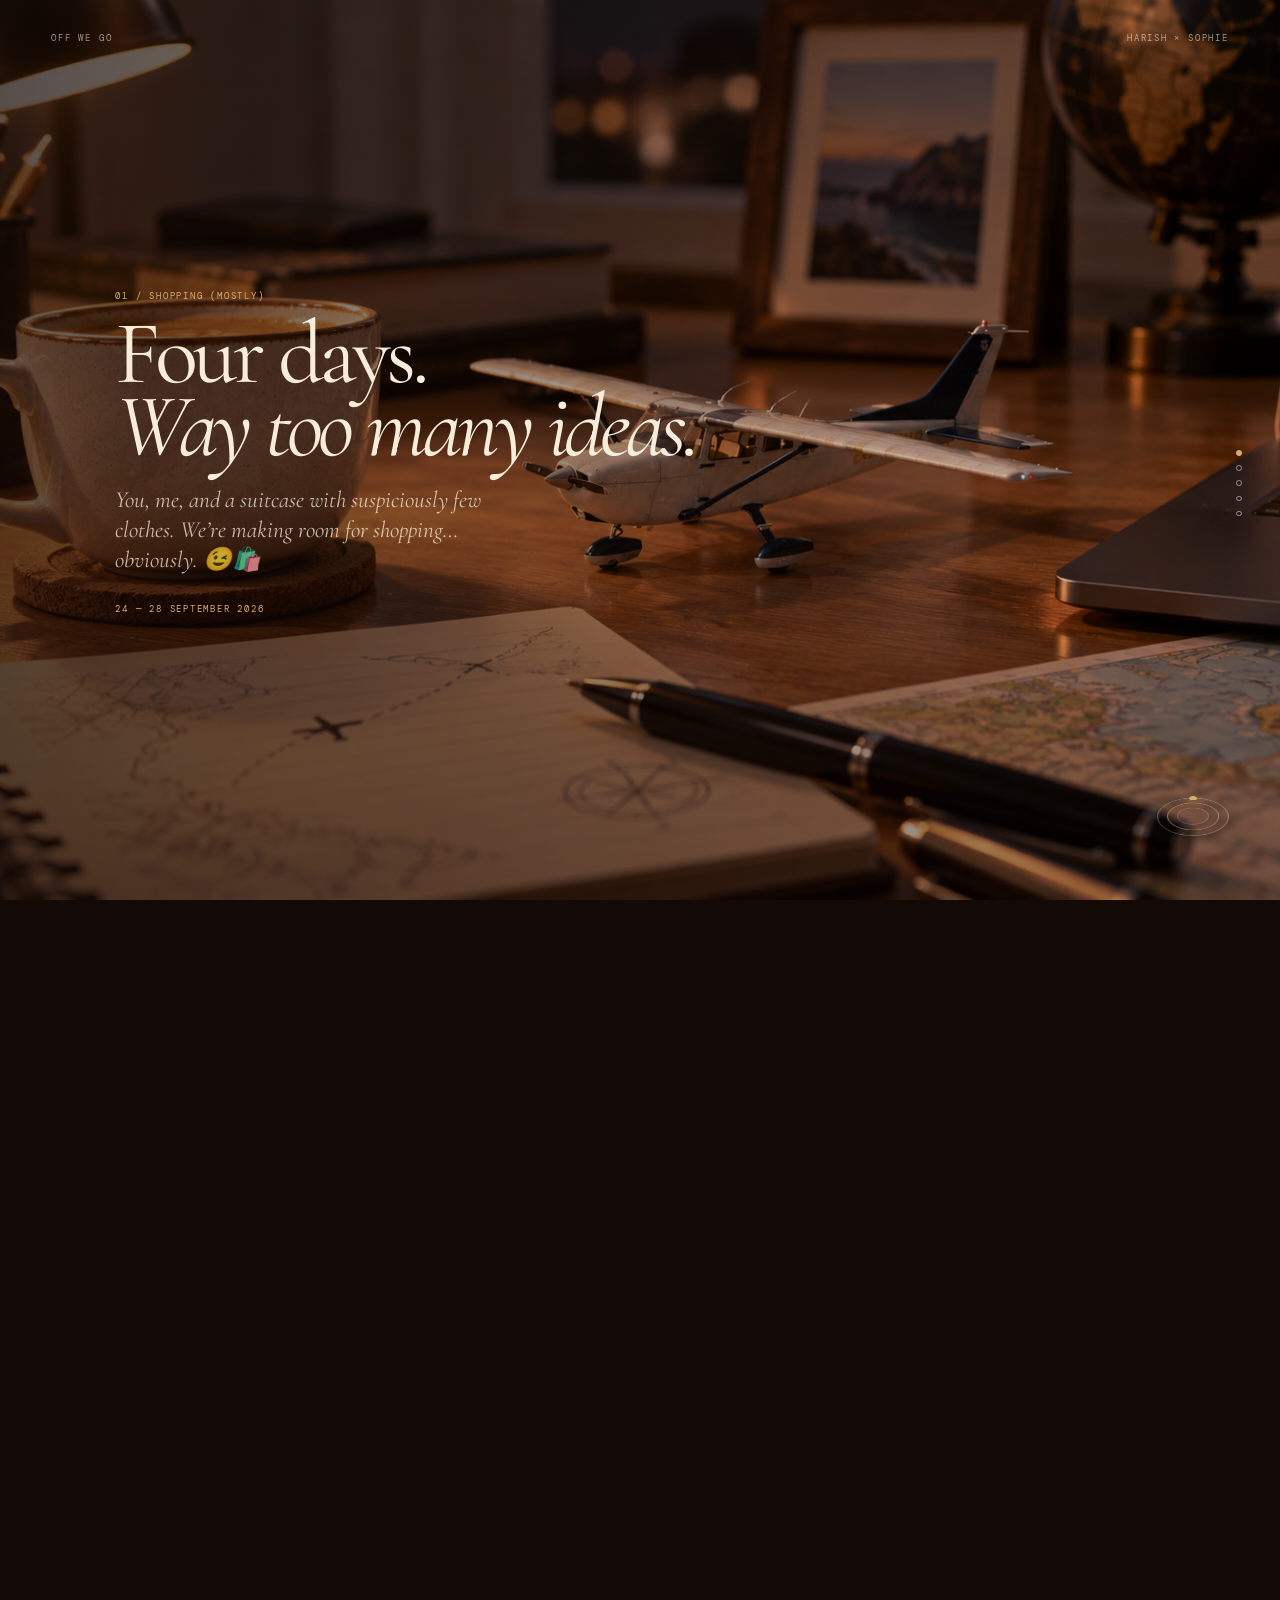
==== commit 171ade99: "Overlay compact high-contrast countdowns above full-size boarding artwork" ====
--- a/off-we-go/index.html
+++ b/off-we-go/index.html
@@ -1,4 +1,4 @@
-<!doctype html><html lang="en"><head><meta charset="utf-8"><meta name="viewport" content="width=device-width,initial-scale=1"><meta name="theme-color" content="#130906"><title>Off We Go</title><link rel="stylesheet" href="styles.css?v=two-countdowns-1"></head><body data-scene="0"><div class="world" aria-hidden="true"><div class="scene desk"></div><div class="scene flight"><img class="flight-photo" src="https://images.unsplash.com/photo-1436491865332-7a61a109cc05?auto=format&amp;fit=crop&amp;w=1600&amp;q=85" alt="" fetchpriority="high" decoding="async"></div><div class="scene bag"><img class="night-photo" src="Night%20walk.png" alt="" loading="eager" decoding="async"></div><div class="scene room"><img class="room-photo" src="../stays/stay-e1.jpg" alt="" decoding="async"></div><div class="scene lock"></div><div class="shade"></div></div><header><span>OFF WE GO</span><span>HARISH × SOPHIE</span></header><div class="travel-orbit" aria-hidden="true"><i></i><i></i><i></i><b></b></div><main>
+<!doctype html><html lang="en"><head><meta charset="utf-8"><meta name="viewport" content="width=device-width,initial-scale=1"><meta name="theme-color" content="#130906"><title>Off We Go</title><link rel="stylesheet" href="styles.css?v=countdown-overlay-1"></head><body data-scene="0"><div class="world" aria-hidden="true"><div class="scene desk"></div><div class="scene flight"><img class="flight-photo" src="https://images.unsplash.com/photo-1436491865332-7a61a109cc05?auto=format&amp;fit=crop&amp;w=1600&amp;q=85" alt="" fetchpriority="high" decoding="async"></div><div class="scene bag"><img class="night-photo" src="Night%20walk.png" alt="" loading="eager" decoding="async"></div><div class="scene room"><img class="room-photo" src="../stays/stay-e1.jpg" alt="" decoding="async"></div><div class="scene lock"></div><div class="shade"></div></div><header><span>OFF WE GO</span><span>HARISH × SOPHIE</span></header><div class="travel-orbit" aria-hidden="true"><i></i><i></i><i></i><b></b></div><main>
 <section class="chapter active"><div><small>01 / Shopping (Mostly)</small><h1>Four days.<br><em>Way too many ideas.</em></h1><p>You, me, and a suitcase with suspiciously few clothes. We’re making room for shopping… obviously. 😉🛍️</p><small>24 — 28 September 2026</small></div></section>
 <section class="chapter"><div><small>02 / Taking off. Behave.</small><h2>Leaving the ground.<br><em>Keeping the chemistry.</em></h2><p>Hold my hand through takeoff. Save the wandering hands for later. 😏</p></div></section>
 <section class="chapter"><div><small>04 / Eat First → Cardio Later</small><h2>Shopping bags.<br><em>You’re still my favourite treat.</em></h2><p>We’ll share the street food. Dessert? I have someone in mind. 😉</p></div></section>
@@ -7,4 +7,4 @@
 <div class="lock-stage"><div class="padlock" role="img" aria-label="Locked golden padlock"><div class="shackle"></div><div class="lock-body"><i class="face front"><span class="keyhole"></span></i><i class="face back"></i><i class="face left"></i><i class="face right"></i><i class="face top"></i><i class="face bottom"></i></div></div></div>
 <small>06 / You ready! 😉</small><h2>Ready to unlock<br><em>a little trouble?</em></h2><p>The mystery isn’t the destination—it’s what we’ll do together. 😈</p><button id="unlock">LET’S MISBEHAVE <b>→</b></button>
 </div></section>
-</main><dialog id="boarding-dialog" aria-label="Your boarding passes"><button id="close-pass" aria-label="Close boarding passes">CLOSE ×</button><picture style="display:contents"><source media="(max-width: 720px)" srcset="Boarding%20pass.png"><img src="Boarding%20pass%20desktop.png" alt="Boarding passes for Harish and Sophie, departing Singapore on 24 September 2026" decoding="async"></picture><div class="boarding-countdowns" aria-label="Two dates worth counting down to"><section class="countdown-card" data-target="2026-09-24T21:45:00+08:00" data-finished="Our escape starts now. ✈️😘" aria-labelledby="trip-title"><h2 id="trip-title">Until we misbehave ✈️</h2><time datetime="2026-09-24T21:45:00+08:00">24 Sep 2026 · 9:45 PM SGT</time><div class="countdown-digits" role="timer" aria-live="off" aria-label="Until we misbehave ✈️"><span><b data-unit="days">00</b><small>Days</small></span><span><b data-unit="hours">00</b><small>Hours</small></span><span><b data-unit="minutes">00</b><small>Minutes</small></span><span><b data-unit="seconds">00</b><small>Seconds</small></span></div><p class="countdown-finished" hidden></p></section><section class="countdown-card" data-target="2026-09-25T00:00:00+08:00" data-finished="Happy birthday, gorgeous! 🎂😘" aria-labelledby="birthday-title"><h2 id="birthday-title">Until your birthday, gorgeous 🎂😘</h2><time datetime="2026-09-25T00:00:00+08:00">25 Sep 2026 · Midnight SGT</time><div class="countdown-digits" role="timer" aria-live="off" aria-label="Until your birthday, gorgeous 🎂😘"><span><b data-unit="days">00</b><small>Days</small></span><span><b data-unit="hours">00</b><small>Hours</small></span><span><b data-unit="minutes">00</b><small>Minutes</small></span><span><b data-unit="seconds">00</b><small>Seconds</small></span></div><p class="countdown-finished" hidden></p></section></div></dialog><nav aria-hidden="true"><i></i><i></i><i></i><i></i><i></i></nav><script src="script.js?v=two-countdowns-1"></script></body></html>+</main><dialog id="boarding-dialog" aria-label="Your boarding passes"><button id="close-pass" aria-label="Close boarding passes">CLOSE ×</button><div class="boarding-art"><picture style="display:contents"><source media="(max-width: 720px)" srcset="Boarding%20pass.png"><img src="Boarding%20pass%20desktop.png" alt="Boarding passes for Harish and Sophie, departing Singapore on 24 September 2026" decoding="async"></picture><div class="boarding-countdowns" aria-label="Two dates worth counting down to"><section class="countdown-card" data-target="2026-09-24T21:45:00+08:00" data-finished="Our escape starts now. ✈️😘" aria-labelledby="trip-title"><h2 id="trip-title">Until we misbehave ✈️</h2><time datetime="2026-09-24T21:45:00+08:00">24 Sep 2026 · 9:45 PM SGT</time><div class="countdown-digits" role="timer" aria-live="off" aria-label="Until we misbehave ✈️"><span><b data-unit="days">00</b><small>Days</small></span><span><b data-unit="hours">00</b><small>Hours</small></span><span><b data-unit="minutes">00</b><small>Minutes</small></span><span><b data-unit="seconds">00</b><small>Seconds</small></span></div><p class="countdown-finished" hidden></p></section><section class="countdown-card" data-target="2026-09-25T00:00:00+08:00" data-finished="Happy birthday, gorgeous! 🎂😘" aria-labelledby="birthday-title"><h2 id="birthday-title">Until your birthday, gorgeous 🎂😘</h2><time datetime="2026-09-25T00:00:00+08:00">25 Sep 2026 · Midnight SGT</time><div class="countdown-digits" role="timer" aria-live="off" aria-label="Until your birthday, gorgeous 🎂😘"><span><b data-unit="days">00</b><small>Days</small></span><span><b data-unit="hours">00</b><small>Hours</small></span><span><b data-unit="minutes">00</b><small>Minutes</small></span><span><b data-unit="seconds">00</b><small>Seconds</small></span></div><p class="countdown-finished" hidden></p></section></div></div></dialog><nav aria-hidden="true"><i></i><i></i><i></i><i></i><i></i></nav><script src="script.js?v=countdown-overlay-1"></script></body></html>
--- a/off-we-go/styles.css
+++ b/off-we-go/styles.css
@@ -106,3 +106,28 @@
 .countdown-digits small{font-size:.55rem;letter-spacing:.08em;text-transform:uppercase;color:#cbbb9f}
 .countdown-finished{font:italic 1.25rem "Cormorant Garamond",serif;color:var(--gold);margin:.8rem 0 0}
 @media(max-width:720px){.boarding-countdowns{grid-template-columns:1fr;gap:.8rem}.countdown-card{padding:1rem}.countdown-card h2{font-size:1.55rem}#boarding-dialog img{max-height:65dvh}#boarding-dialog[open]{gap:1rem}}
+
+/* Full-screen artwork, with countdowns anchored to the image's clear upper area. */
+#boarding-dialog{padding:0;overflow:hidden}
+#boarding-dialog[open]{display:grid;place-items:center;gap:0}
+.boarding-art{position:relative;width:min(100vw,150dvh);aspect-ratio:3/2;flex:none}
+#boarding-dialog .boarding-art img{display:block;width:100%;height:100%;max-width:none;max-height:none;object-fit:contain}
+.boarding-countdowns{position:absolute;top:3%;left:3%;width:min(70%,560px);grid-template-columns:repeat(2,minmax(0,1fr));gap:.65rem;padding:0}
+.countdown-card{padding:.65rem .75rem;border:1px solid #fff5;border-radius:10px;background:#080e18d9;box-shadow:0 3px 14px #0004;color:#fff}
+.countdown-card h2{font:italic 400 clamp(.8rem,1.5vw,1.15rem)/1.15 "Cormorant Garamond",serif;color:#fff;margin:0 0 .45rem}
+.countdown-card time{position:absolute;width:1px;height:1px;padding:0;margin:-1px;overflow:hidden;clip-path:inset(50%);white-space:nowrap}
+.countdown-digits{gap:.25rem;margin-top:0}
+.countdown-digits span{gap:.2rem}
+.countdown-digits b{font-size:clamp(.85rem,1.7vw,1.3rem);color:#fff}
+.countdown-digits small{font-size:clamp(.4rem,.7vw,.5rem);letter-spacing:.04em;color:#edf3ff}
+.countdown-finished{font-size:.85rem;color:#fff;margin:.4rem 0 0}
+#close-pass{position:fixed;top:auto;bottom:max(1rem,env(safe-area-inset-bottom));right:max(1rem,env(safe-area-inset-right));background:#080e18db;border-color:#fff8;color:white;z-index:3}
+@media(max-width:720px){
+ .boarding-art{width:min(100vw,56.2799dvh);aspect-ratio:941/1672}
+ .boarding-countdowns{top:3%;left:4%;width:92%;gap:.4rem;grid-template-columns:repeat(2,minmax(0,1fr))}
+ .countdown-card{padding:.6rem .4rem;border-radius:8px}
+ .countdown-card h2{font-size:.95rem;min-height:2.2em;margin-bottom:.4rem}
+ .countdown-digits b{font-size:1rem}
+ .countdown-digits small{font-size:.4rem}
+}
+@media(max-height:480px){.countdown-card{padding:.4rem}.countdown-card h2{font-size:.8rem}.countdown-digits b{font-size:.85rem}}
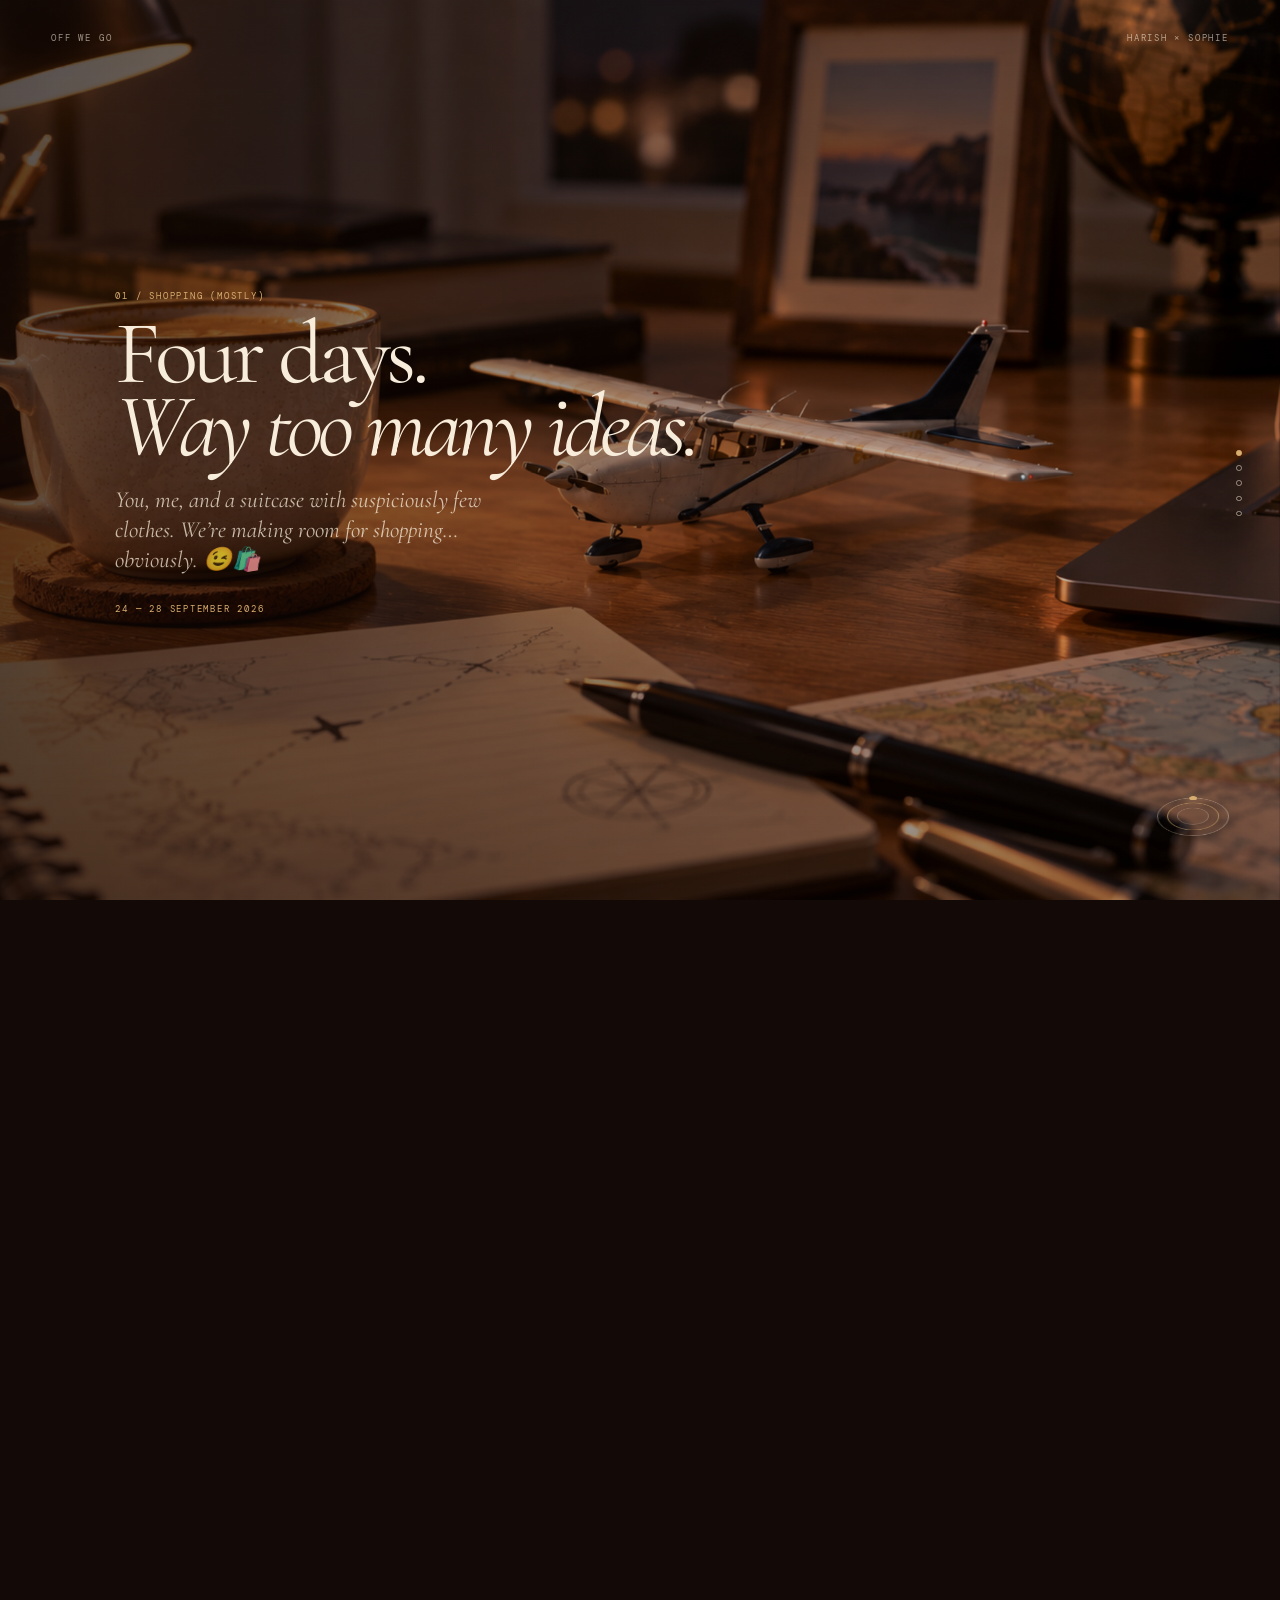
==== commit f2950524: "Use a sweeter Our Escape Awaits reveal button" ====
--- a/off-we-go/index.html
+++ b/off-we-go/index.html
@@ -5,6 +5,6 @@
 <section class="chapter"><div><small>05 / Do not disturb</small><h2>One room.<br><em>Very few innocent plans.</em></h2><p>Long baths, slow kisses, and absolutely no rush to get dressed. 🛁❤️</p></div></section>
 <section class="chapter final"><div class="lock-content">
 <div class="lock-stage"><div class="padlock" role="img" aria-label="Locked golden padlock"><div class="shackle"></div><div class="lock-body"><i class="face front"><span class="keyhole"></span></i><i class="face back"></i><i class="face left"></i><i class="face right"></i><i class="face top"></i><i class="face bottom"></i></div></div></div>
-<small>06 / You ready! 😉</small><h2>Ready to unlock<br><em>a little trouble?</em></h2><p>The mystery isn’t the destination—it’s what we’ll do together. 😈</p><button id="unlock">LET’S MISBEHAVE <b>→</b></button>
+<small>06 / You ready! 😉</small><h2>Ready to unlock<br><em>a little trouble?</em></h2><p>The mystery isn’t the destination—it’s what we’ll do together. 😈</p><button id="unlock">OUR ESCAPE AWAITS <b>→</b></button>
 </div></section>
 </main><dialog id="boarding-dialog" aria-label="Your boarding passes"><button id="close-pass" aria-label="Close boarding passes">CLOSE ×</button><div class="boarding-art"><picture style="display:contents"><source media="(max-width: 720px)" srcset="Boarding%20pass.png"><img src="Boarding%20pass%20desktop.png" alt="Boarding passes for Harish and Sophie, departing Singapore on 24 September 2026" decoding="async"></picture><div class="boarding-countdowns" aria-label="Two dates worth counting down to"><section class="countdown-card" data-target="2026-09-24T21:45:00+08:00" data-finished="Our escape starts now. ✈️😘" aria-labelledby="trip-title"><h2 id="trip-title">Until we misbehave ✈️</h2><time datetime="2026-09-24T21:45:00+08:00">24 Sep 2026 · 9:45 PM SGT</time><div class="countdown-digits" role="timer" aria-live="off" aria-label="Until we misbehave ✈️"><span><b data-unit="days">00</b><small>Days</small></span><span><b data-unit="hours">00</b><small>Hours</small></span><span><b data-unit="minutes">00</b><small>Minutes</small></span><span><b data-unit="seconds">00</b><small>Seconds</small></span></div><p class="countdown-finished" hidden></p></section><section class="countdown-card" data-target="2026-09-25T00:00:00+08:00" data-finished="Happy birthday, gorgeous! 🎂😘" aria-labelledby="birthday-title"><h2 id="birthday-title">Until your birthday, gorgeous 🎂😘</h2><time datetime="2026-09-25T00:00:00+08:00">25 Sep 2026 · Midnight SGT</time><div class="countdown-digits" role="timer" aria-live="off" aria-label="Until your birthday, gorgeous 🎂😘"><span><b data-unit="days">00</b><small>Days</small></span><span><b data-unit="hours">00</b><small>Hours</small></span><span><b data-unit="minutes">00</b><small>Minutes</small></span><span><b data-unit="seconds">00</b><small>Seconds</small></span></div><p class="countdown-finished" hidden></p></section></div></div></dialog><nav aria-hidden="true"><i></i><i></i><i></i><i></i><i></i></nav><script src="script.js?v=countdown-overlay-1"></script></body></html>
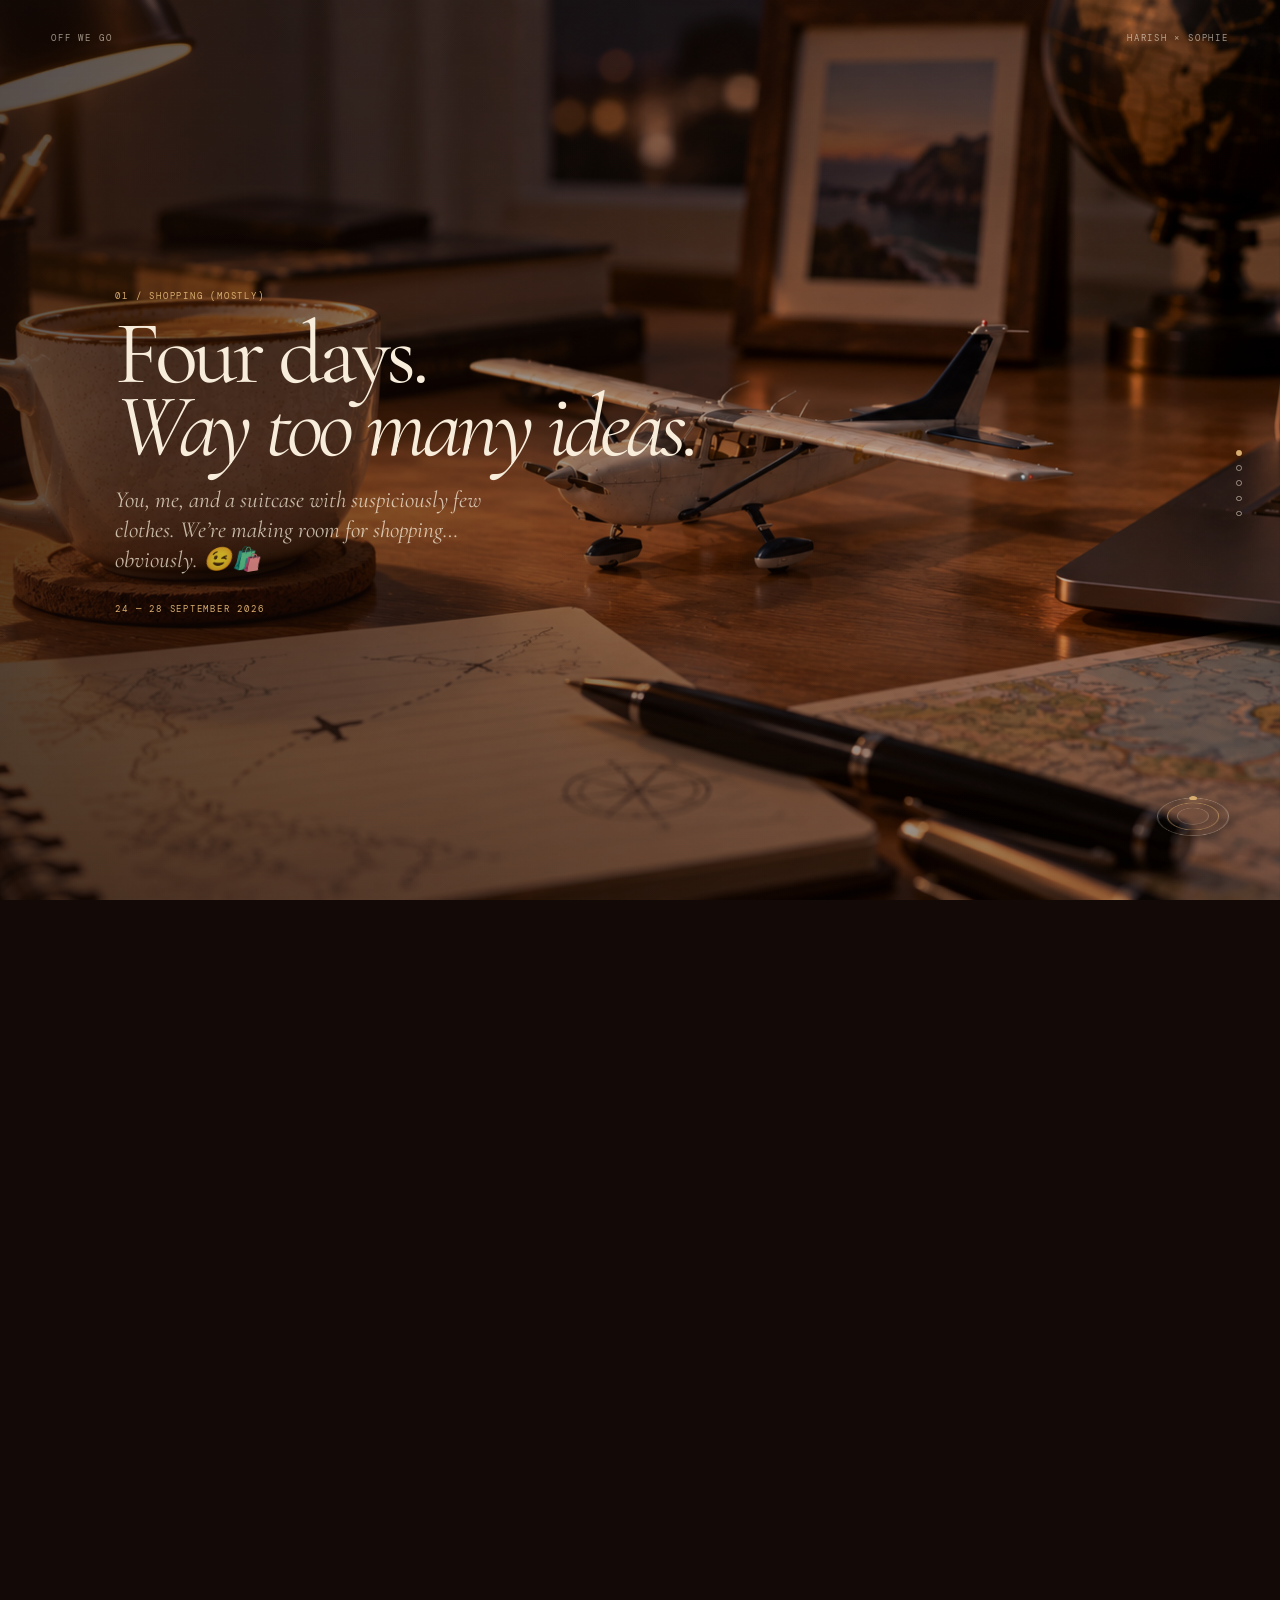
==== commit 62360338: "Update Chapter 02 heading, preserving remaining copy" ====
--- a/off-we-go/index.html
+++ b/off-we-go/index.html
@@ -1,6 +1,6 @@
 <!doctype html><html lang="en"><head><meta charset="utf-8"><meta name="viewport" content="width=device-width,initial-scale=1"><meta name="theme-color" content="#130906"><title>Off We Go</title><link rel="stylesheet" href="styles.css?v=countdown-overlay-1"></head><body data-scene="0"><div class="world" aria-hidden="true"><div class="scene desk"></div><div class="scene flight"><img class="flight-photo" src="https://images.unsplash.com/photo-1436491865332-7a61a109cc05?auto=format&amp;fit=crop&amp;w=1600&amp;q=85" alt="" fetchpriority="high" decoding="async"></div><div class="scene bag"><img class="night-photo" src="Night%20walk.png" alt="" loading="eager" decoding="async"></div><div class="scene room"><img class="room-photo" src="../stays/stay-e1.jpg" alt="" decoding="async"></div><div class="scene lock"></div><div class="shade"></div></div><header><span>OFF WE GO</span><span>HARISH × SOPHIE</span></header><div class="travel-orbit" aria-hidden="true"><i></i><i></i><i></i><b></b></div><main>
 <section class="chapter active"><div><small>01 / Shopping (Mostly)</small><h1>Four days.<br><em>Way too many ideas.</em></h1><p>You, me, and a suitcase with suspiciously few clothes. We’re making room for shopping… obviously. 😉🛍️</p><small>24 — 28 September 2026</small></div></section>
-<section class="chapter"><div><small>02 / Taking off. Behave.</small><h2>Leaving the ground.<br><em>Keeping the chemistry.</em></h2><p>Hold my hand through takeoff. Save the wandering hands for later. 😏</p></div></section>
+<section class="chapter"><div><small>02 / First Flight; Clothes later</small><h2>Leaving the ground.<br><em>Keeping the chemistry.</em></h2><p>Hold my hand through takeoff. Save the wandering hands for later. 😏</p></div></section>
 <section class="chapter"><div><small>04 / Eat First → Cardio Later</small><h2>Shopping bags.<br><em>You’re still my favourite treat.</em></h2><p>We’ll share the street food. Dessert? I have someone in mind. 😉</p></div></section>
 <section class="chapter"><div><small>05 / Do not disturb</small><h2>One room.<br><em>Very few innocent plans.</em></h2><p>Long baths, slow kisses, and absolutely no rush to get dressed. 🛁❤️</p></div></section>
 <section class="chapter final"><div class="lock-content">
